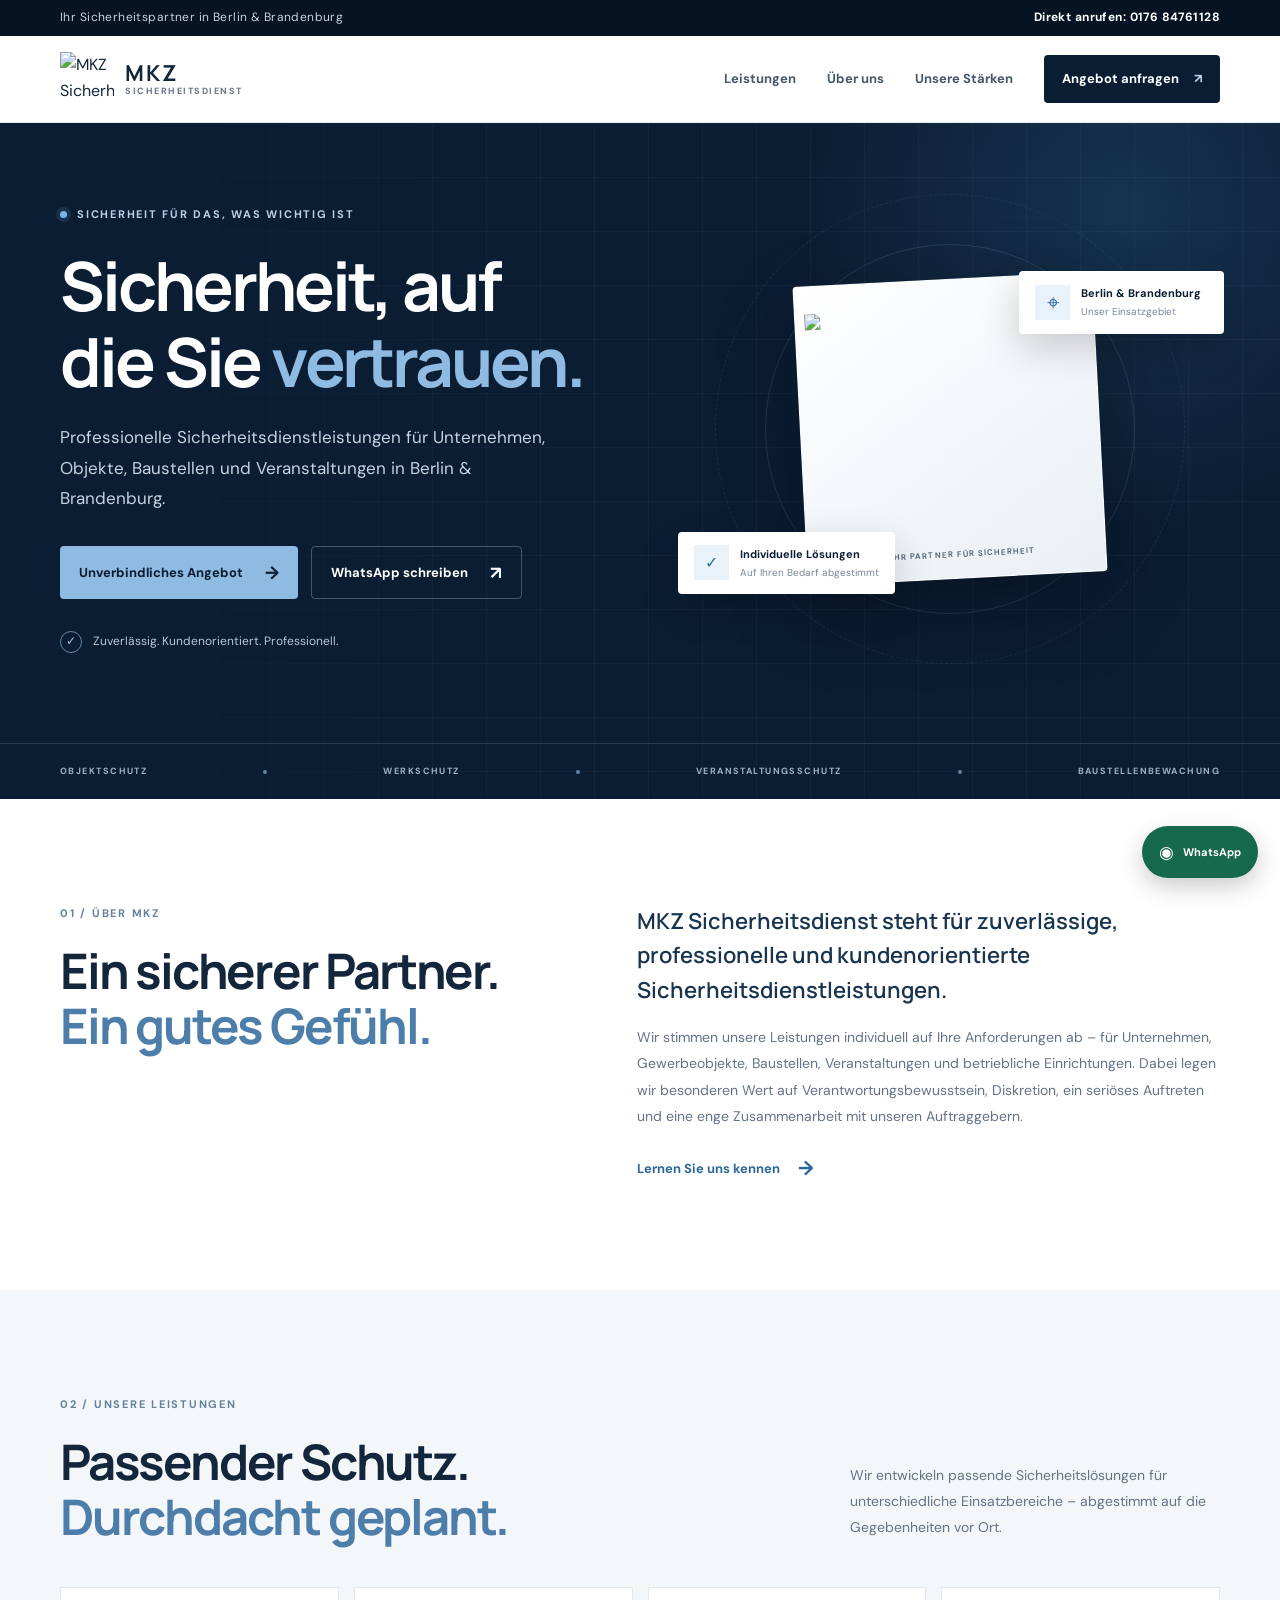
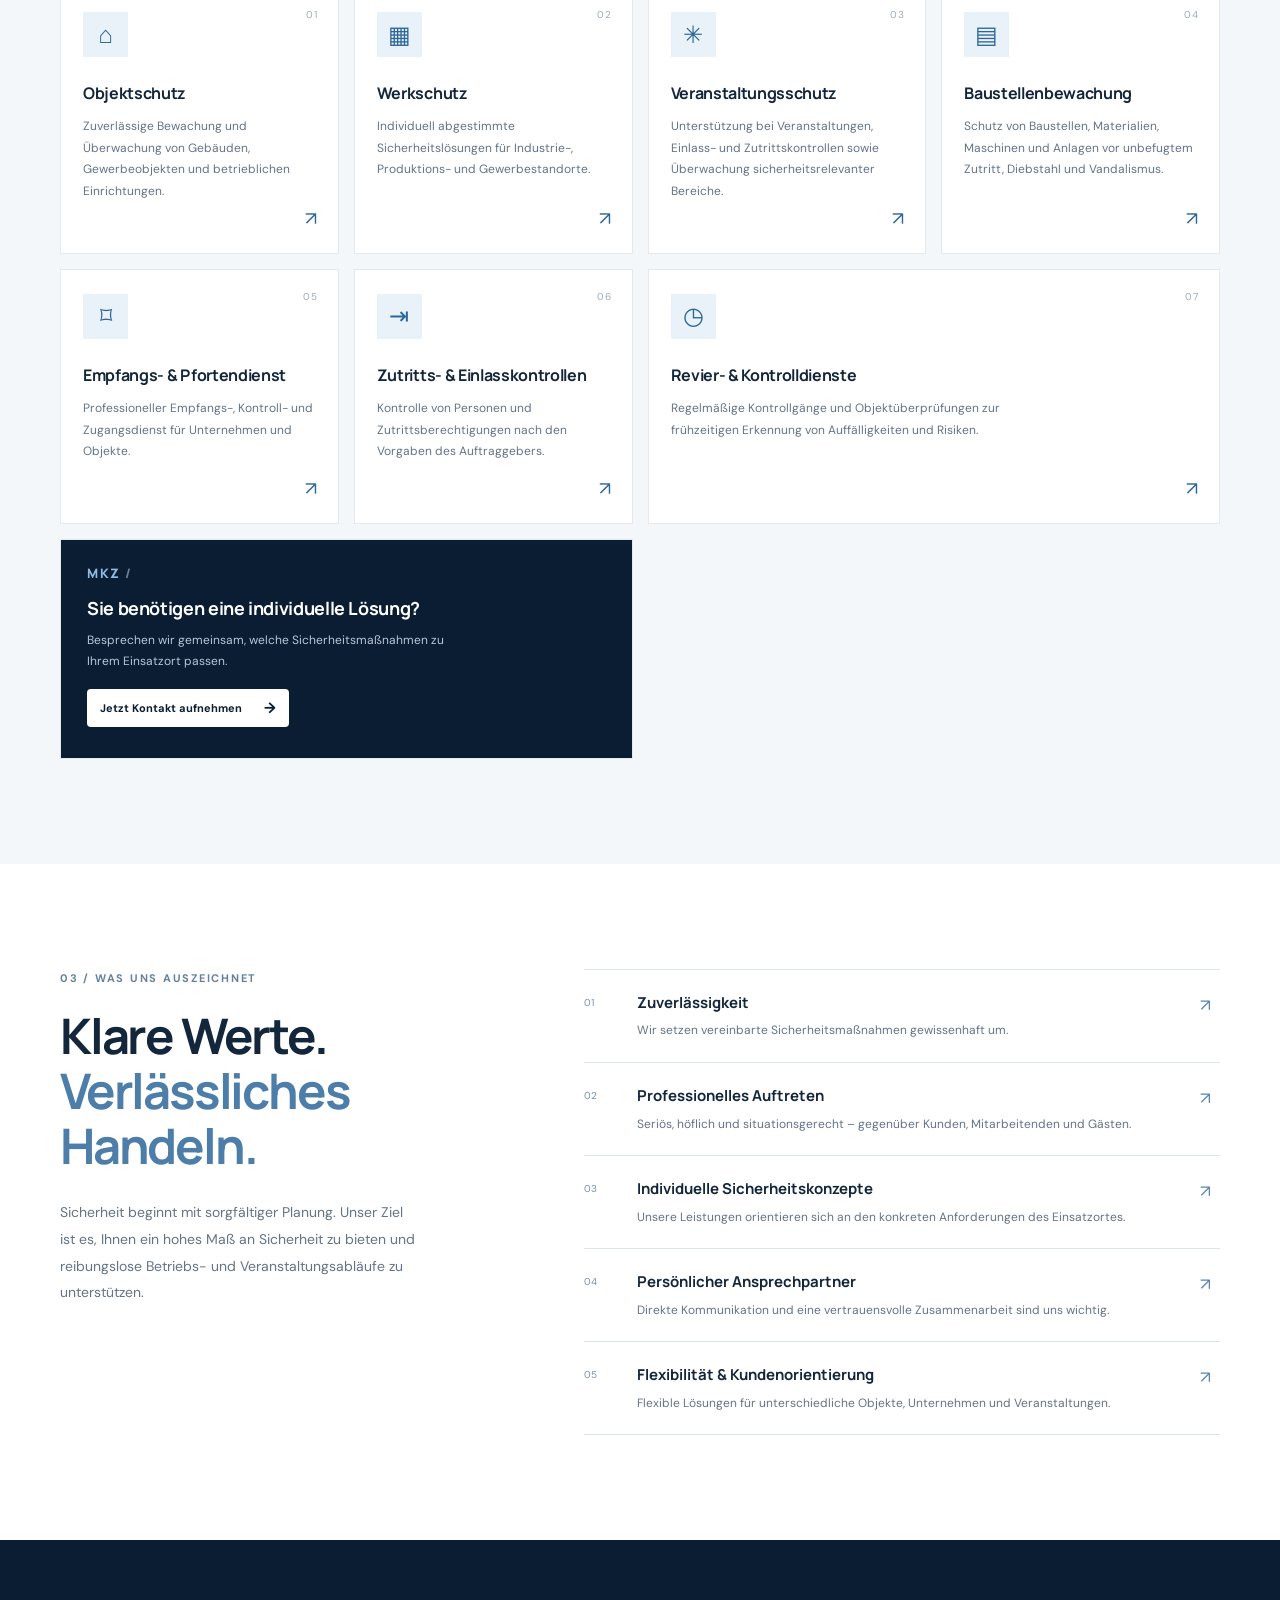
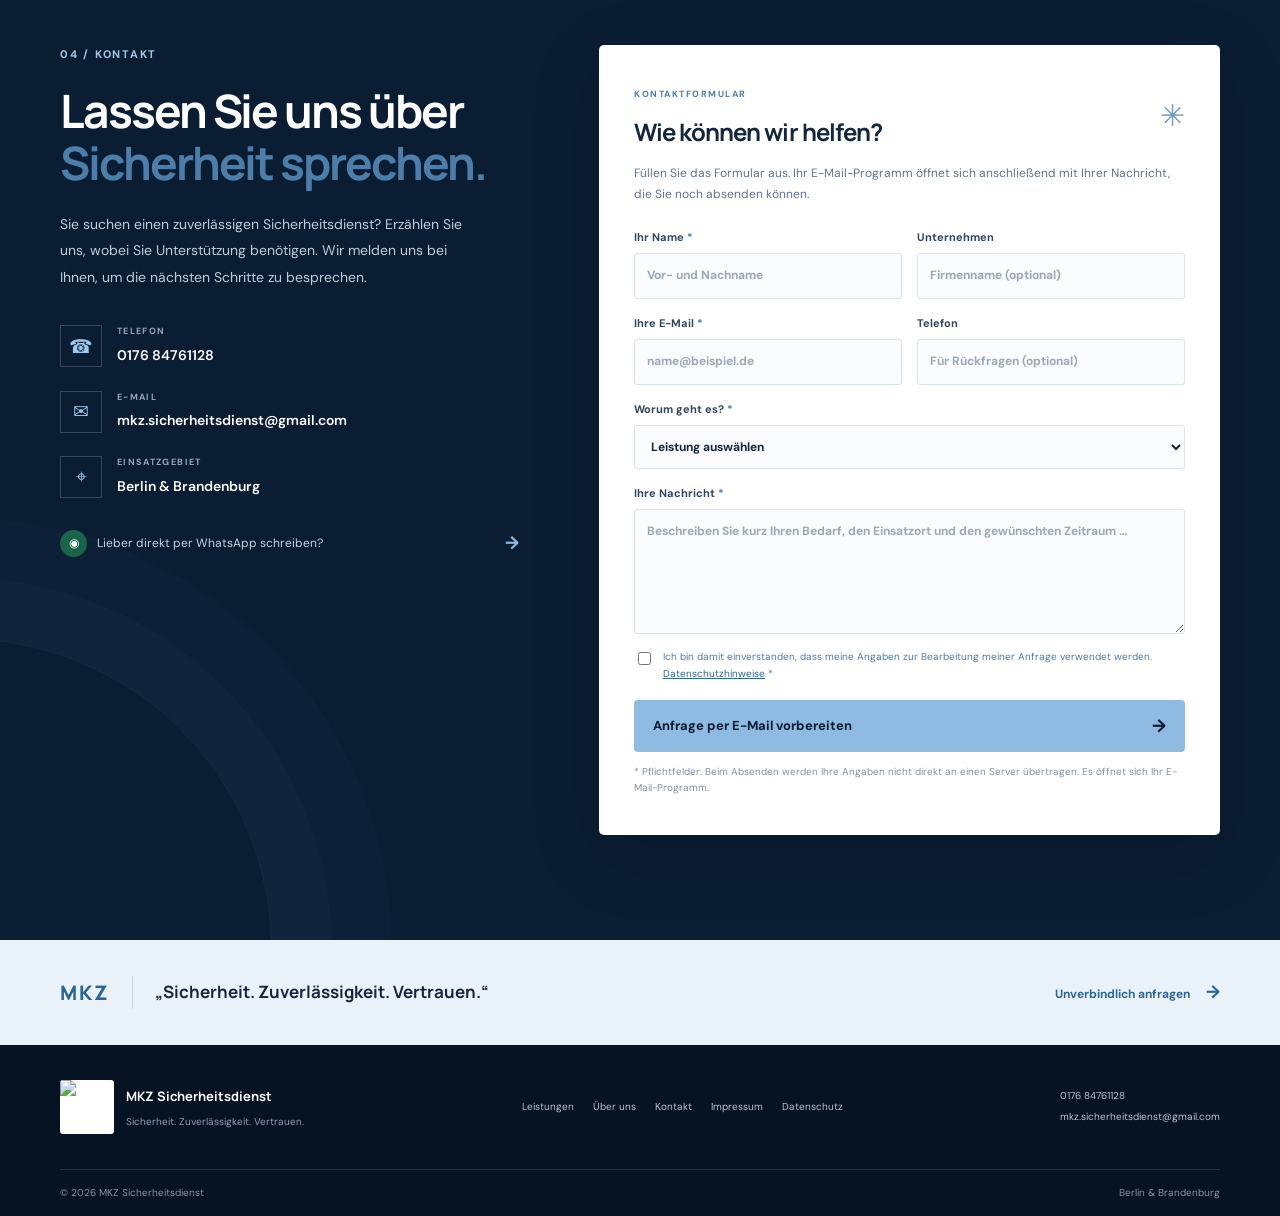
==== index.html @ f12cfc49 "Add files via upload" ====
<!doctype html>
<html lang="de">
<head>
  <meta charset="utf-8">
  <meta name="viewport" content="width=device-width, initial-scale=1">
  <meta name="theme-color" content="#0b1d33">
  <meta name="description" content="MKZ Sicherheitsdienst – professionelle Sicherheitsdienstleistungen für Unternehmen, Objekte, Baustellen und Veranstaltungen in Berlin & Brandenburg.">
  <title>MKZ Sicherheitsdienst | Sicherheit. Zuverlässigkeit. Vertrauen.</title>
  <link rel="icon" href="assets/mkz-logo.jpg" type="image/jpeg">
  <link rel="stylesheet" href="styles.css">
</head>
<body>
  <div class="topline"><div class="container top-inner"><span>Ihr Sicherheitspartner in Berlin &amp; Brandenburg</span><a href="tel:+4917684761128">Direkt anrufen: 0176 84761128</a></div></div>
  <header class="site-header">
    <div class="container nav-wrap">
      <a class="brand" href="#start" aria-label="MKZ Sicherheitsdienst – Startseite"><img src="assets/mkz-logo.jpg" alt="MKZ Sicherheitsdienst Logo"><span class="brand-copy"><strong>MKZ</strong><small>SICHERHEITSDIENST</small></span></a>
      <button class="menu-toggle" aria-label="Menü öffnen" aria-expanded="false">☰</button>
      <nav class="nav-links" aria-label="Hauptnavigation"><a href="#leistungen">Leistungen</a><a href="#ueber-uns">Über uns</a><a href="#staerken">Unsere Stärken</a><a class="nav-cta" href="#kontakt">Angebot anfragen <span>↗</span></a></nav>
    </div>
  </header>

  <main>
    <section class="hero" id="start">
      <div class="hero-grid"></div>
      <div class="container hero-content">
        <div class="hero-text"><div class="eyebrow"><span class="eyebrow-dot"></span> SICHERHEIT FÜR DAS, WAS WICHTIG IST</div>
          <h1>Sicherheit, auf<br>die Sie <em>vertrauen.</em></h1>
          <p class="hero-lead">Professionelle Sicherheitsdienstleistungen für Unternehmen, Objekte, Baustellen und Veranstaltungen in Berlin &amp; Brandenburg.</p>
          <div class="hero-actions"><a class="button button-primary" href="#kontakt">Unverbindliches Angebot <span>→</span></a><a class="button button-ghost" href="https://wa.me/4917684761128" target="_blank" rel="noopener">WhatsApp schreiben <span>↗</span></a></div>
          <div class="trust-row"><div class="trust-icon">✓</div><span>Zuverlässig. Kundenorientiert. Professionell.</span></div>
        </div>
        <div class="hero-visual" aria-label="MKZ Sicherheitsdienst">
          <div class="visual-orbit orbit-one"></div><div class="visual-orbit orbit-two"></div>
          <div class="shield-card"><img src="assets/mkz-logo.jpg" alt="MKZ Logo mit Schild und Schloss"><div class="shield-caption"><span class="live-dot"></span> IHR PARTNER FÜR SICHERHEIT</div></div>
          <div class="floating-tag tag-top"><span class="tag-symbol">⌖</span><span><strong>Berlin &amp; Brandenburg</strong><small>Unser Einsatzgebiet</small></span></div>
          <div class="floating-tag tag-bottom"><span class="tag-symbol tag-check">✓</span><span><strong>Individuelle Lösungen</strong><small>Auf Ihren Bedarf abgestimmt</small></span></div>
        </div>
      </div>
      <div class="hero-bottom"><div class="container bottom-inner"><span>OBJEKTSCHUTZ</span><i></i><span>WERKSCHUTZ</span><i></i><span>VERANSTALTUNGSSCHUTZ</span><i></i><span>BAUSTELLENBEWACHUNG</span></div></div>
    </section>

    <section class="intro section-pad" id="ueber-uns"><div class="container intro-grid"><div><div class="section-kicker">01 / ÜBER MKZ</div><h2>Ein sicherer Partner.<br><em>Ein gutes Gefühl.</em></h2></div><div class="intro-copy"><p class="large-copy">MKZ Sicherheitsdienst steht für zuverlässige, professionelle und kundenorientierte Sicherheitsdienstleistungen.</p><p>Wir stimmen unsere Leistungen individuell auf Ihre Anforderungen ab – für Unternehmen, Gewerbeobjekte, Baustellen, Veranstaltungen und betriebliche Einrichtungen. Dabei legen wir besonderen Wert auf Verantwortungsbewusstsein, Diskretion, ein seriöses Auftreten und eine enge Zusammenarbeit mit unseren Auftraggebern.</p><a class="text-link" href="#kontakt">Lernen Sie uns kennen <span>→</span></a></div></div></section>

    <section class="services section-pad" id="leistungen"><div class="container"><div class="section-heading"><div><div class="section-kicker">02 / UNSERE LEISTUNGEN</div><h2>Passender Schutz.<br><em>Durchdacht geplant.</em></h2></div><p>Wir entwickeln passende Sicherheitslösungen für unterschiedliche Einsatzbereiche – abgestimmt auf die Gegebenheiten vor Ort.</p></div>
      <div class="service-grid">
        <article class="service-card"><div class="service-number">01</div><div class="service-icon">⌂</div><h3>Objektschutz</h3><p>Zuverlässige Bewachung und Überwachung von Gebäuden, Gewerbeobjekten und betrieblichen Einrichtungen.</p><a href="#kontakt" aria-label="Objektschutz anfragen">↗</a></article>
        <article class="service-card"><div class="service-number">02</div><div class="service-icon">▦</div><h3>Werkschutz</h3><p>Individuell abgestimmte Sicherheitslösungen für Industrie-, Produktions- und Gewerbestandorte.</p><a href="#kontakt" aria-label="Werkschutz anfragen">↗</a></article>
        <article class="service-card"><div class="service-number">03</div><div class="service-icon">✳</div><h3>Veranstaltungsschutz</h3><p>Unterstützung bei Veranstaltungen, Einlass- und Zutrittskontrollen sowie Überwachung sicherheitsrelevanter Bereiche.</p><a href="#kontakt" aria-label="Veranstaltungsschutz anfragen">↗</a></article>
        <article class="service-card"><div class="service-number">04</div><div class="service-icon">▤</div><h3>Baustellenbewachung</h3><p>Schutz von Baustellen, Materialien, Maschinen und Anlagen vor unbefugtem Zutritt, Diebstahl und Vandalismus.</p><a href="#kontakt" aria-label="Baustellenbewachung anfragen">↗</a></article>
        <article class="service-card"><div class="service-number">05</div><div class="service-icon">⌑</div><h3>Empfangs- &amp; Pfortendienst</h3><p>Professioneller Empfangs-, Kontroll- und Zugangsdienst für Unternehmen und Objekte.</p><a href="#kontakt" aria-label="Empfangs- und Pfortendienst anfragen">↗</a></article>
        <article class="service-card"><div class="service-number">06</div><div class="service-icon">⇥</div><h3>Zutritts- &amp; Einlasskontrollen</h3><p>Kontrolle von Personen und Zutrittsberechtigungen nach den Vorgaben des Auftraggebers.</p><a href="#kontakt" aria-label="Zutrittskontrollen anfragen">↗</a></article>
        <article class="service-card service-card-wide"><div class="service-number">07</div><div class="service-icon">◷</div><h3>Revier- &amp; Kontrolldienste</h3><p>Regelmäßige Kontrollgänge und Objektüberprüfungen zur frühzeitigen Erkennung von Auffälligkeiten und Risiken.</p><a href="#kontakt" aria-label="Revier- und Kontrolldienste anfragen">↗</a></article>
        <article class="service-card service-callout"><div class="callout-mark">MKZ<span> / </span></div><h3>Sie benötigen eine individuelle Lösung?</h3><p>Besprechen wir gemeinsam, welche Sicherheitsmaßnahmen zu Ihrem Einsatzort passen.</p><a class="button button-light" href="#kontakt">Jetzt Kontakt aufnehmen <span>→</span></a></article>
      </div></div></section>

    <section class="strengths section-pad" id="staerken"><div class="container strengths-grid"><div class="strengths-title"><div class="section-kicker">03 / WAS UNS AUSZEICHNET</div><h2>Klare Werte.<br><em>Verlässliches Handeln.</em></h2><p>Sicherheit beginnt mit sorgfältiger Planung. Unser Ziel ist es, Ihnen ein hohes Maß an Sicherheit zu bieten und reibungslose Betriebs- und Veranstaltungsabläufe zu unterstützen.</p></div><div class="strength-list"><div class="strength-item"><span>01</span><div><h3>Zuverlässigkeit</h3><p>Wir setzen vereinbarte Sicherheitsmaßnahmen gewissenhaft um.</p></div><b>↗</b></div><div class="strength-item"><span>02</span><div><h3>Professionelles Auftreten</h3><p>Seriös, höflich und situationsgerecht – gegenüber Kunden, Mitarbeitenden und Gästen.</p></div><b>↗</b></div><div class="strength-item"><span>03</span><div><h3>Individuelle Sicherheitskonzepte</h3><p>Unsere Leistungen orientieren sich an den konkreten Anforderungen des Einsatzortes.</p></div><b>↗</b></div><div class="strength-item"><span>04</span><div><h3>Persönlicher Ansprechpartner</h3><p>Direkte Kommunikation und eine vertrauensvolle Zusammenarbeit sind uns wichtig.</p></div><b>↗</b></div><div class="strength-item"><span>05</span><div><h3>Flexibilität &amp; Kundenorientierung</h3><p>Flexible Lösungen für unterschiedliche Objekte, Unternehmen und Veranstaltungen.</p></div><b>↗</b></div></div></div></section>

    <section class="contact section-pad" id="kontakt"><div class="container contact-grid"><div class="contact-copy"><div class="section-kicker">04 / KONTAKT</div><h2>Lassen Sie uns über<br><em>Sicherheit sprechen.</em></h2><p>Sie suchen einen zuverlässigen Sicherheitsdienst? Erzählen Sie uns, wobei Sie Unterstützung benötigen. Wir melden uns bei Ihnen, um die nächsten Schritte zu besprechen.</p><div class="contact-method"><span class="method-icon">☎</span><div><small>TELEFON</small><a href="tel:+4917684761128">0176 84761128</a></div></div><div class="contact-method"><span class="method-icon">✉</span><div><small>E-MAIL</small><a href="mailto:mkz.sicherheitsdienst@gmail.com">mkz.sicherheitsdienst@gmail.com</a></div></div><div class="contact-method"><span class="method-icon">⌖</span><div><small>EINSATZGEBIET</small><span>Berlin &amp; Brandenburg</span></div></div><a class="whatsapp-link" href="https://wa.me/4917684761128" target="_blank" rel="noopener"><span class="wa-icon">◉</span> Lieber direkt per WhatsApp schreiben? <b>→</b></a></div>
      <div class="form-card"><div class="form-card-heading"><div><span class="form-label">KONTAKTFORMULAR</span><h3>Wie können wir helfen?</h3></div><span class="form-star">✳</span></div><p class="form-intro">Füllen Sie das Formular aus. Ihr E-Mail-Programm öffnet sich anschließend mit Ihrer Nachricht, die Sie noch absenden können.</p>
        <form id="contact-form">
          <div class="field-row"><label for="name">Ihr Name <span>*</span><input id="name" name="name" autocomplete="name" required placeholder="Vor- und Nachname"></label><label for="company">Unternehmen<input id="company" name="company" autocomplete="organization" placeholder="Firmenname (optional)"></label></div>
          <div class="field-row"><label for="email">Ihre E-Mail <span>*</span><input id="email" name="email" type="email" autocomplete="email" required placeholder="name@beispiel.de"></label><label for="phone">Telefon<input id="phone" name="phone" type="tel" autocomplete="tel" placeholder="Für Rückfragen (optional)"></label></div>
          <label for="service">Worum geht es? <span>*</span><select id="service" name="service" required><option value="" disabled selected>Leistung auswählen</option><option>Objektschutz</option><option>Werkschutz</option><option>Veranstaltungsschutz</option><option>Baustellenbewachung</option><option>Empfangs- und Pfortendienst</option><option>Zutritts- und Einlasskontrollen</option><option>Revier- und Kontrolldienste</option><option>Allgemeine Anfrage</option></select></label>
          <label for="message">Ihre Nachricht <span>*</span><textarea id="message" name="message" rows="5" required placeholder="Beschreiben Sie kurz Ihren Bedarf, den Einsatzort und den gewünschten Zeitraum …"></textarea></label>
          <label class="consent"><input id="privacy" type="checkbox" required><span>Ich bin damit einverstanden, dass meine Angaben zur Bearbeitung meiner Anfrage verwendet werden. <a href="datenschutz.html" target="_blank">Datenschutzhinweise</a> <span class="required-star">*</span></span></label>
          <button class="button button-primary submit-button" type="submit">Anfrage per E-Mail vorbereiten <span>→</span></button>
          <p class="form-note">* Pflichtfelder. Beim Absenden werden Ihre Angaben nicht direkt an einen Server übertragen. Es öffnet sich Ihr E-Mail-Programm.</p>
          <div id="form-status" class="form-status" role="status" aria-live="polite"></div>
        </form>
      </div></div></section>

    <section class="closing-strip"><div class="container closing-inner"><div class="closing-emblem">MKZ</div><p>„Sicherheit. Zuverlässigkeit. Vertrauen.“</p><a href="#kontakt">Unverbindlich anfragen <span>→</span></a></div></section>
  </main>
  <footer class="site-footer"><div class="container footer-main"><a class="footer-brand" href="#start"><img src="assets/mkz-logo.jpg" alt="MKZ Logo"><span><strong>MKZ Sicherheitsdienst</strong><small>Sicherheit. Zuverlässigkeit. Vertrauen.</small></span></a><div class="footer-links"><a href="#leistungen">Leistungen</a><a href="#ueber-uns">Über uns</a><a href="#kontakt">Kontakt</a><a href="impressum.html">Impressum</a><a href="datenschutz.html">Datenschutz</a></div><div class="footer-contact"><a href="tel:+4917684761128">0176 84761128</a><a href="mailto:mkz.sicherheitsdienst@gmail.com">mkz.sicherheitsdienst@gmail.com</a></div></div><div class="container footer-bottom"><span>© <span id="year"></span> MKZ Sicherheitsdienst</span><span>Berlin &amp; Brandenburg</span></div></footer>
  <a class="floating-whatsapp" href="https://wa.me/4917684761128" target="_blank" rel="noopener" aria-label="MKZ per WhatsApp kontaktieren"><span>◉</span><small>WhatsApp</small></a>
  <script src="script.js"></script>
</body>
</html>
---- styles.css ----
@import url('https://fonts.googleapis.com/css2?family=DM+Sans:wght@400;500;600;700&family=Manrope:wght@400;500;600;700;800&display=swap');
:root{--navy:#0b1d33;--navy2:#102943;--blue:#2b6ca3;--sky:#e9f1f8;--ink:#13263b;--muted:#647386;--white:#fff;--line:#dce4ec;--gold:#c5a76a;--shadow:0 24px 70px rgba(9,29,51,.12)}
*{box-sizing:border-box}html{scroll-behavior:smooth;scroll-padding-top:90px}body{margin:0;font-family:'DM Sans',Arial,sans-serif;color:var(--ink);background:#fff;line-height:1.65}a{color:inherit;text-decoration:none}button,input,textarea,select{font:inherit}.container{width:min(1160px,calc(100% - 48px));margin-inline:auto}.topline{background:#061323;color:#c6d3e0;font-size:12px;letter-spacing:.035em}.top-inner{display:flex;justify-content:space-between;align-items:center;min-height:36px}.top-inner a{color:white;font-weight:700}.site-header{position:sticky;top:0;z-index:20;background:rgba(255,255,255,.96);backdrop-filter:blur(16px);border-bottom:1px solid rgba(220,228,236,.8)}.nav-wrap{height:86px;display:flex;align-items:center;justify-content:space-between}.brand{display:flex;align-items:center;gap:11px}.brand img{width:54px;height:54px;object-fit:contain}.brand-copy{display:flex;flex-direction:column;line-height:1.15}.brand-copy strong{font-family:Manrope,sans-serif;font-size:22px;letter-spacing:.09em}.brand-copy small{font-size:9px;letter-spacing:.17em;font-weight:700;color:#667487}.nav-links{display:flex;align-items:center;gap:31px;font-size:13px;font-weight:700}.nav-links>a:not(.nav-cta){color:#45576b}.nav-links>a:not(.nav-cta):hover,.footer-links a:hover{color:var(--blue)}.nav-cta{background:var(--navy);color:#fff;padding:13px 18px;border-radius:4px}.nav-cta span{margin-left:12px;color:#b9d5ef}.menu-toggle{display:none;border:0;background:none;color:var(--navy);font-size:25px}.hero{background:var(--navy);color:white;position:relative;overflow:hidden}.hero-grid{position:absolute;inset:0;background-image:linear-gradient(rgba(255,255,255,.035) 1px,transparent 1px),linear-gradient(90deg,rgba(255,255,255,.035) 1px,transparent 1px);background-size:54px 54px;mask-image:linear-gradient(90deg,transparent,#000 45%,#000)}.hero:after{content:"";position:absolute;width:670px;height:670px;right:-180px;top:-250px;border-radius:50%;background:radial-gradient(circle,rgba(55,113,161,.26),transparent 68%);pointer-events:none}.hero-content{position:relative;z-index:1;display:grid;grid-template-columns:1.03fr .97fr;align-items:center;gap:48px;padding-top:82px;padding-bottom:90px;min-height:570px}.eyebrow,.section-kicker{font-size:11px;letter-spacing:.16em;font-weight:700}.eyebrow{display:flex;align-items:center;gap:10px;color:#b9d1e7}.eyebrow-dot,.live-dot{width:7px;height:7px;border-radius:50%;background:#77b8eb;display:inline-block;box-shadow:0 0 0 4px rgba(119,184,235,.13)}h1,h2,h3,p{margin-top:0}h1,h2{font-family:Manrope,sans-serif;letter-spacing:-.045em;line-height:1.12}h1{font-size:clamp(46px,5.3vw,72px);font-weight:700;margin:24px 0 23px}h1 em,h2 em{font-style:normal;color:#8fbbe2}.hero-lead{max-width:515px;color:#c6d3e0;font-size:17px;line-height:1.8}.hero-actions{display:flex;gap:13px;flex-wrap:wrap;margin-top:32px}.button{display:inline-flex;align-items:center;justify-content:center;gap:22px;border:0;border-radius:4px;padding:15px 19px;font-size:13px;font-weight:700;cursor:pointer;transition:transform .2s,background .2s}.button:hover{transform:translateY(-2px)}.button-primary{background:#8fbbe2;color:#0b1d33}.button-primary:hover{background:#a9cdec}.button-ghost{border:1px solid rgba(255,255,255,.25);color:white}.button-ghost:hover{background:rgba(255,255,255,.08)}.button span{font-size:18px;line-height:1}.trust-row{display:flex;align-items:center;gap:11px;margin-top:32px;font-size:12px;color:#b7c7d7}.trust-icon{width:22px;height:22px;border-radius:50%;border:1px solid #6385a5;color:#a6c8e8;display:grid;place-items:center;font-size:12px}.hero-visual{height:400px;position:relative;display:grid;place-items:center}.visual-orbit{position:absolute;border:1px solid rgba(143,187,226,.16);border-radius:50%;width:370px;height:370px}.orbit-two{width:470px;height:470px;border-style:dashed;border-color:rgba(143,187,226,.1)}.shield-card{width:300px;height:300px;position:relative;display:flex;align-items:center;justify-content:center;flex-direction:column;background:linear-gradient(145deg,#fff,#e9eff5);border:1px solid rgba(255,255,255,.6);box-shadow:0 28px 80px rgba(0,0,0,.3);transform:rotate(-3deg);border-radius:4px}.shield-card img{width:94%;height:245px;object-fit:contain;mix-blend-mode:multiply}.shield-caption{position:absolute;bottom:17px;color:#5a6b7d;font-size:8px;letter-spacing:.13em;font-weight:700;display:flex;align-items:center;gap:8px}.shield-caption .live-dot{width:5px;height:5px;background:#2b6ca3;box-shadow:none}.floating-tag{position:absolute;background:#fff;color:var(--navy);display:flex;align-items:center;gap:11px;padding:13px 16px;box-shadow:0 14px 38px rgba(0,0,0,.18);border-radius:4px;min-width:205px}.tag-top{top:42px;right:-4px}.tag-bottom{bottom:35px;left:-3px}.tag-symbol{width:35px;height:35px;background:#eaf2f9;color:#2b6ca3;display:grid;place-items:center;font-size:22px}.tag-check{font-size:16px}.floating-tag strong,.floating-tag small{display:block}.floating-tag strong{font-size:11px}.floating-tag small{font-size:10px;color:#77879a;margin-top:2px}.hero-bottom{position:relative;z-index:1;border-top:1px solid rgba(255,255,255,.13)}.bottom-inner{display:flex;align-items:center;justify-content:space-between;gap:15px;min-height:55px;color:#9eb2c6;font-size:9px;letter-spacing:.16em;font-weight:700}.bottom-inner i{width:4px;height:4px;background:#6385a5;border-radius:50%}.section-pad{padding:105px 0}.section-kicker{color:#64819d;margin-bottom:22px}h2{font-size:clamp(35px,4vw,49px);margin-bottom:0}h2 em{color:#4d7eaa}.intro-grid{display:grid;grid-template-columns:.9fr 1.1fr;gap:100px}.intro-copy{max-width:590px}.large-copy{font-family:Manrope,sans-serif;font-size:22px;line-height:1.55;font-weight:600;color:#19344f;margin-bottom:17px}.intro-copy p:not(.large-copy){font-size:14px;color:var(--muted);line-height:1.9}.text-link{display:inline-flex;align-items:center;gap:18px;color:#2c6799;font-weight:700;font-size:13px;margin-top:8px}.text-link span{font-size:20px}.services{background:#f4f7fa}.section-heading{display:flex;justify-content:space-between;align-items:end;gap:45px;margin-bottom:42px}.section-heading>p{max-width:370px;color:var(--muted);font-size:14px;line-height:1.85;margin-bottom:4px}.service-grid{display:grid;grid-template-columns:repeat(4,1fr);gap:15px}.service-card{position:relative;background:#fff;border:1px solid #e3e9ef;min-height:255px;padding:24px 22px 50px;transition:transform .2s,box-shadow .2s}.service-card:hover{transform:translateY(-4px);box-shadow:var(--shadow)}.service-number{position:absolute;right:20px;top:19px;color:#9cabb9;font-size:10px;letter-spacing:.1em}.service-icon{display:grid;place-items:center;width:45px;height:45px;background:#eaf2f9;color:#2d6797;font-size:24px;margin-bottom:23px}.service-card h3{font-family:Manrope,sans-serif;font-size:16px;letter-spacing:-.02em;margin-bottom:10px}.service-card p{font-size:12px;line-height:1.8;color:var(--muted);margin-bottom:0}.service-card>a:not(.button){position:absolute;bottom:18px;right:21px;font-size:19px;color:#2d6797}.service-card-wide{grid-column:span 2;min-height:220px}.service-card-wide p{max-width:390px}.service-callout{grid-column:span 2;background:var(--navy);color:white;min-height:220px;padding:23px 26px}.callout-mark{font-family:Manrope,sans-serif;font-weight:800;letter-spacing:.12em;font-size:13px;color:#8fbbe2;margin-bottom:10px}.callout-mark span{color:#6e8194}.service-callout h3{font-size:18px;margin-bottom:6px}.service-callout p{color:#b8c7d6;max-width:390px;margin-bottom:16px}.button-light{background:#fff;color:var(--navy);padding:10px 13px;font-size:11px}.button-light span{font-size:15px}.strengths-grid{display:grid;grid-template-columns:.8fr 1.2fr;gap:100px}.strengths-title>p{font-size:14px;line-height:1.9;color:var(--muted);max-width:360px;margin-top:26px}.strength-list{border-top:1px solid var(--line)}.strength-item{display:grid;grid-template-columns:38px 1fr 20px;gap:15px;align-items:start;padding:21px 0;border-bottom:1px solid var(--line)}.strength-item>span{font-size:10px;color:#7891a9;padding-top:4px}.strength-item h3{font-size:15px;font-family:Manrope,sans-serif;margin-bottom:5px}.strength-item p{font-size:12px;color:var(--muted);margin-bottom:0;line-height:1.7}.strength-item>b{font-weight:400;color:#5786b0;font-size:17px}.contact{background:var(--navy);color:#fff;position:relative;overflow:hidden}.contact:before{content:"";position:absolute;width:620px;height:620px;border:1px solid rgba(143,187,226,.08);border-radius:50%;left:-350px;bottom:-320px;box-shadow:0 0 0 60px rgba(143,187,226,.025),0 0 0 120px rgba(143,187,226,.02)}.contact-grid{position:relative;display:grid;grid-template-columns:.85fr 1.15fr;gap:80px;align-items:start}.contact .section-kicker{color:#a3c7e7}.contact h2{font-size:clamp(34px,3.7vw,46px);margin-bottom:22px}.contact-copy>p{font-size:14px;line-height:1.9;color:#bfccda;max-width:410px;margin-bottom:34px}.contact-method{display:flex;align-items:center;gap:15px;margin:21px 0}.method-icon{width:42px;height:42px;border:1px solid rgba(255,255,255,.18);display:grid;place-items:center;color:#9fc7eb;font-size:19px}.contact-method small{display:block;font-size:9px;letter-spacing:.15em;color:#8fa7bf;font-weight:700;margin-bottom:3px}.contact-method a,.contact-method div>span{font-size:14px;font-weight:600}.whatsapp-link{display:flex;align-items:center;gap:10px;font-size:12px;color:#c6d3e0;margin-top:30px}.whatsapp-link b{margin-left:auto;color:#8fbbe2;font-size:18px}.wa-icon{width:27px;height:27px;display:grid;place-items:center;background:#1b644c;border-radius:50%;color:white}.form-card{background:#fff;color:var(--ink);padding:34px 35px 28px;border-radius:5px;box-shadow:0 20px 70px rgba(0,0,0,.15)}.form-card-heading{display:flex;justify-content:space-between;align-items:center}.form-label{font-size:9px;font-weight:700;letter-spacing:.17em;color:#4d7eaa}.form-card h3{font-family:Manrope,sans-serif;font-size:24px;letter-spacing:-.04em;margin:6px 0 0}.form-star{font-size:30px;color:#6f9dc4}.form-intro{font-size:12px;color:var(--muted);line-height:1.75;margin:12px 0 23px}.field-row{display:grid;grid-template-columns:1fr 1fr;gap:15px}form label{display:block;font-size:11px;font-weight:700;color:#32465a;margin-bottom:15px}form label>span:not(.required-star){color:#467eac}input:not([type=checkbox]),select,textarea{display:block;width:100%;margin-top:7px;border:1px solid #dbe3eb;background:#fbfcfd;border-radius:3px;padding:12px 12px;color:var(--ink);font-size:12px;outline:none;transition:border-color .2s,box-shadow .2s}input:focus,select:focus,textarea:focus{border-color:#6c9bc4;box-shadow:0 0 0 3px rgba(108,155,196,.12)}textarea{resize:vertical;min-height:118px}input::placeholder,textarea::placeholder{color:#9ba8b6}.consent{display:flex;align-items:flex-start;gap:9px;font-size:10px!important;line-height:1.65;font-weight:400!important;color:#657589!important}.consent input{margin-top:3px;accent-color:#2b6ca3;flex-shrink:0}.consent a{text-decoration:underline;color:#2d6797}.required-star{color:#467eac}.submit-button{width:100%;justify-content:space-between;margin-top:3px}.form-note{font-size:10px;color:#8390a0;line-height:1.65;margin:12px 0 0}.form-status{font-size:12px;color:#2b6ca3;margin-top:10px}.closing-strip{background:#eaf2f9}.closing-inner{min-height:105px;display:flex;align-items:center;gap:22px}.closing-emblem{font-family:Manrope,sans-serif;font-weight:800;font-size:20px;letter-spacing:.1em;color:#2e6594;border-right:1px solid #cad8e5;padding-right:22px}.closing-inner p{font-family:Manrope,sans-serif;font-weight:700;font-size:17px;margin:0}.closing-inner>a{margin-left:auto;color:#2c6799;font-size:12px;font-weight:700}.closing-inner>a span{font-size:18px;margin-left:13px}.site-footer{background:#061323;color:#fff}.footer-main{display:flex;align-items:center;justify-content:space-between;gap:30px;padding:35px 0}.footer-brand{display:flex;align-items:center;gap:12px}.footer-brand img{width:54px;height:54px;object-fit:contain;background:white;border-radius:3px}.footer-brand span,.footer-brand small{display:block}.footer-brand strong{font-family:Manrope,sans-serif;font-size:13px}.footer-brand small{font-size:10px;color:#8ea1b4;margin-top:4px}.footer-links{display:flex;gap:19px;flex-wrap:wrap}.footer-links a{font-size:10px;color:#b6c4d2}.footer-contact{display:flex;flex-direction:column;gap:5px;font-size:10px;color:#b6c4d2}.footer-bottom{border-top:1px solid rgba(255,255,255,.12);display:flex;justify-content:space-between;padding:15px 0;color:#8294a7;font-size:10px}.floating-whatsapp{position:fixed;right:22px;bottom:22px;z-index:15;display:flex;align-items:center;gap:9px;background:#17694d;color:white;border-radius:40px;padding:12px 17px;box-shadow:0 9px 25px rgba(0,0,0,.2);font-size:17px}.floating-whatsapp small{font-size:11px;font-weight:700}.floating-whatsapp:hover{background:#12583f}.legal-page{min-height:70vh;padding:70px 0 100px}.legal-page h1{font-size:42px;color:var(--navy)}.legal-page h2{font-size:24px;margin:35px 0 12px}.legal-page p,.legal-page li{font-size:14px;color:#56687b;max-width:800px}.legal-warning{padding:15px 18px;background:#fff4d9;border-left:3px solid #d1a64e;color:#6e5729!important}
@media(max-width:950px){.nav-links{gap:18px}.hero-content{gap:15px}.hero-visual{transform:scale(.9)}.intro-grid,.strengths-grid{gap:55px}.contact-grid{gap:40px}.service-grid{grid-template-columns:repeat(2,1fr)}.footer-main{flex-wrap:wrap}.footer-links{order:3;width:100%}}
@media(max-width:700px){.container{width:min(100% - 34px,540px)}.top-inner{min-height:34px;font-size:10px}.top-inner>span{max-width:55%}.nav-wrap{height:72px}.brand img{width:44px;height:44px}.brand-copy strong{font-size:19px}.menu-toggle{display:block}.nav-links{display:none;position:absolute;top:72px;left:0;right:0;padding:20px 22px 25px;background:#fff;border-bottom:1px solid var(--line);box-shadow:0 15px 20px rgba(0,0,0,.07);flex-direction:column;align-items:stretch;gap:18px}.nav-links.open{display:flex}.nav-cta{text-align:center}.hero-content{grid-template-columns:1fr;padding-top:63px;padding-bottom:56px;gap:5px}.hero h1{font-size:clamp(46px,12vw,65px)}.hero-lead{font-size:15px}.hero-visual{height:330px;transform:scale(.85);margin:0 -25px}.shield-card{width:260px;height:260px}.shield-card img{height:210px}.visual-orbit{width:310px;height:310px}.orbit-two{width:380px;height:380px}.tag-top{right:0;top:28px}.tag-bottom{left:0;bottom:25px}.floating-tag{min-width:190px;padding:10px 12px}.bottom-inner{justify-content:center;flex-wrap:wrap;gap:8px 13px;padding:15px 0;font-size:8px}.bottom-inner span:nth-of-type(n+3),.bottom-inner i:nth-of-type(n+2){display:none}.section-pad{padding:72px 0}.intro-grid,.strengths-grid,.contact-grid{grid-template-columns:1fr;gap:30px}.intro-grid{gap:25px}.large-copy{font-size:20px}.section-heading{display:block}.section-heading>p{margin-top:22px}.service-grid{gap:10px}.service-card{padding:20px 15px 48px;min-height:275px}.service-card h3{font-size:14px}.service-card p{font-size:11px}.service-icon{width:40px;height:40px;margin-bottom:18px}.service-card-wide,.service-callout{grid-column:span 2;min-height:auto}.service-card-wide{padding-bottom:48px}.service-callout{padding:22px}.strengths-title>p{margin-top:20px}.contact-grid{gap:38px}.form-card{padding:25px 20px}.form-card h3{font-size:21px}.field-row{grid-template-columns:1fr;gap:0}.closing-inner{padding:23px 0;flex-wrap:wrap;gap:12px}.closing-emblem{padding-right:14px}.closing-inner p{font-size:14px}.closing-inner>a{width:100%;margin:5px 0 0}.footer-main{align-items:flex-start;gap:24px;padding:28px 0}.footer-links{gap:12px 17px}.footer-contact{width:100%}.footer-bottom{font-size:9px}.floating-whatsapp{right:12px;bottom:12px;padding:10px 13px}.hero-actions .button{padding:13px 14px;gap:12px;font-size:12px}}
@media(prefers-reduced-motion:reduce){html{scroll-behavior:auto}*,*:before,*:after{transition:none!important}}
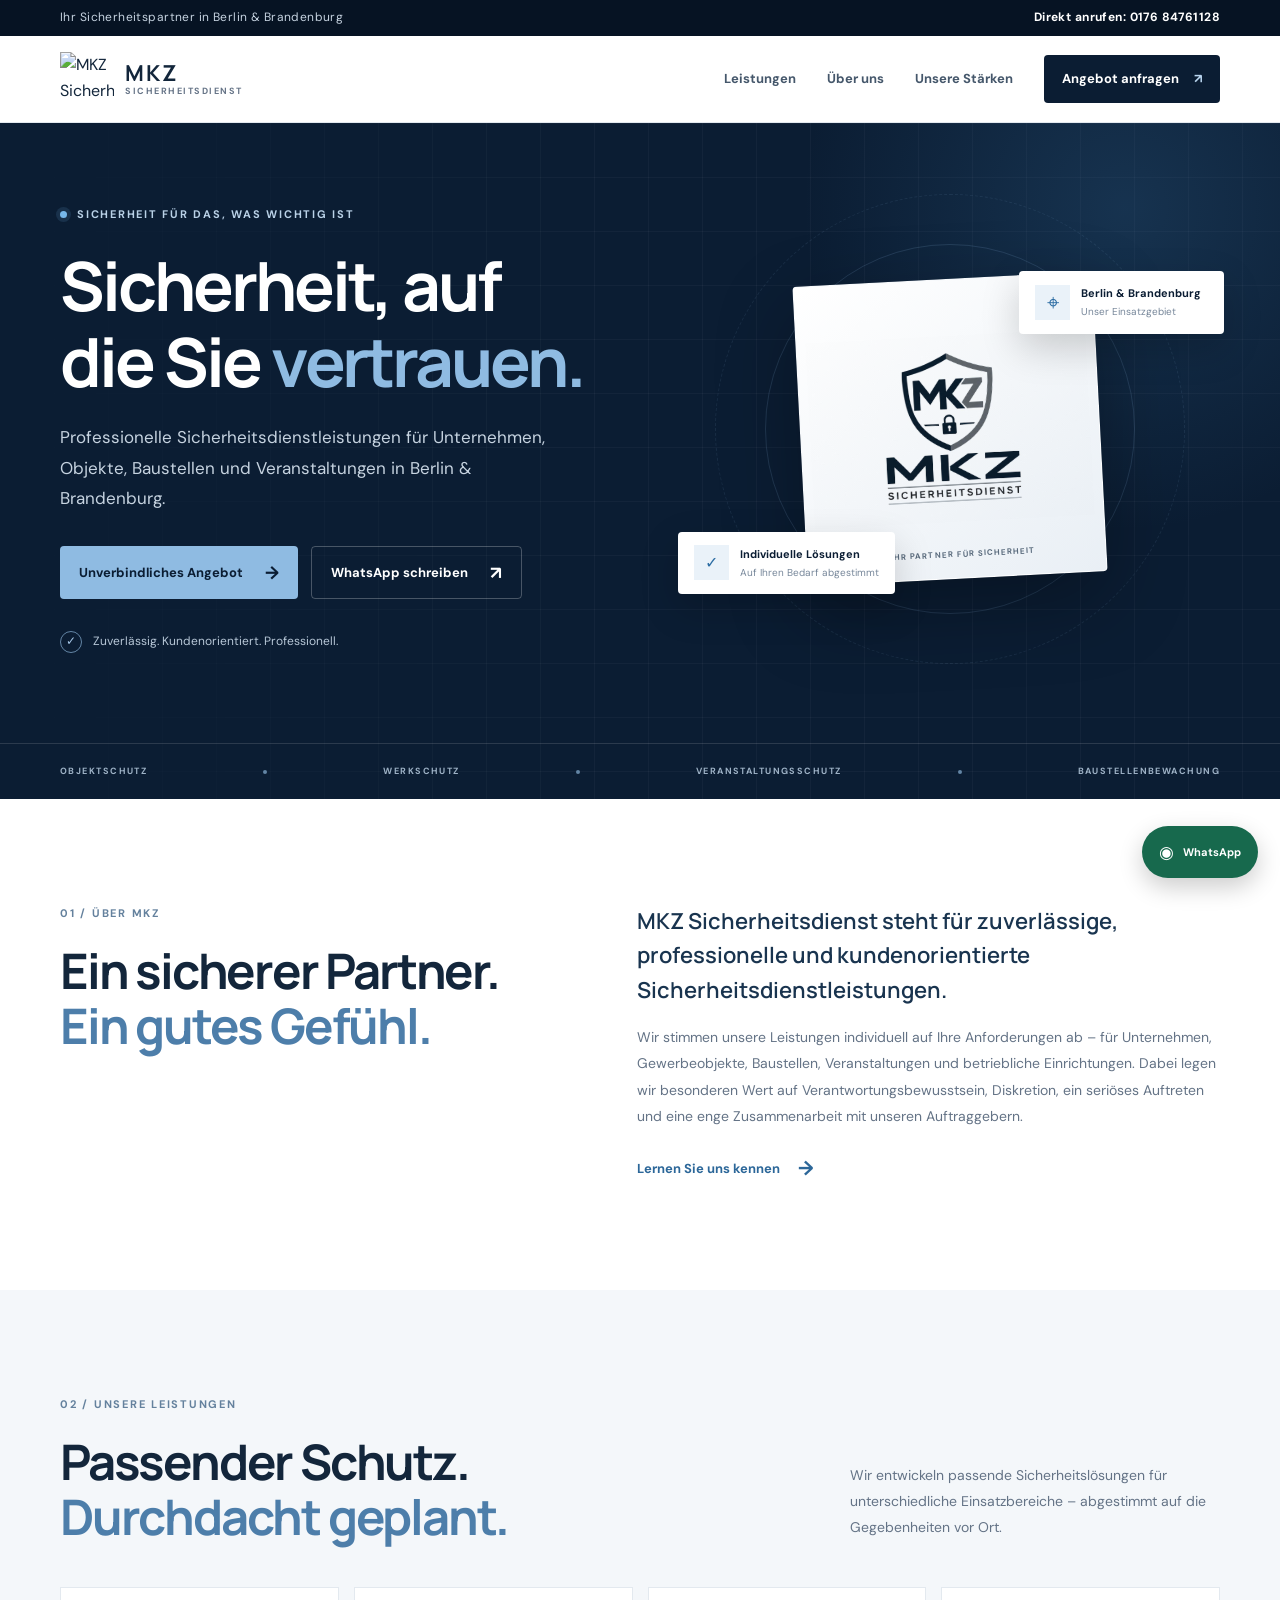
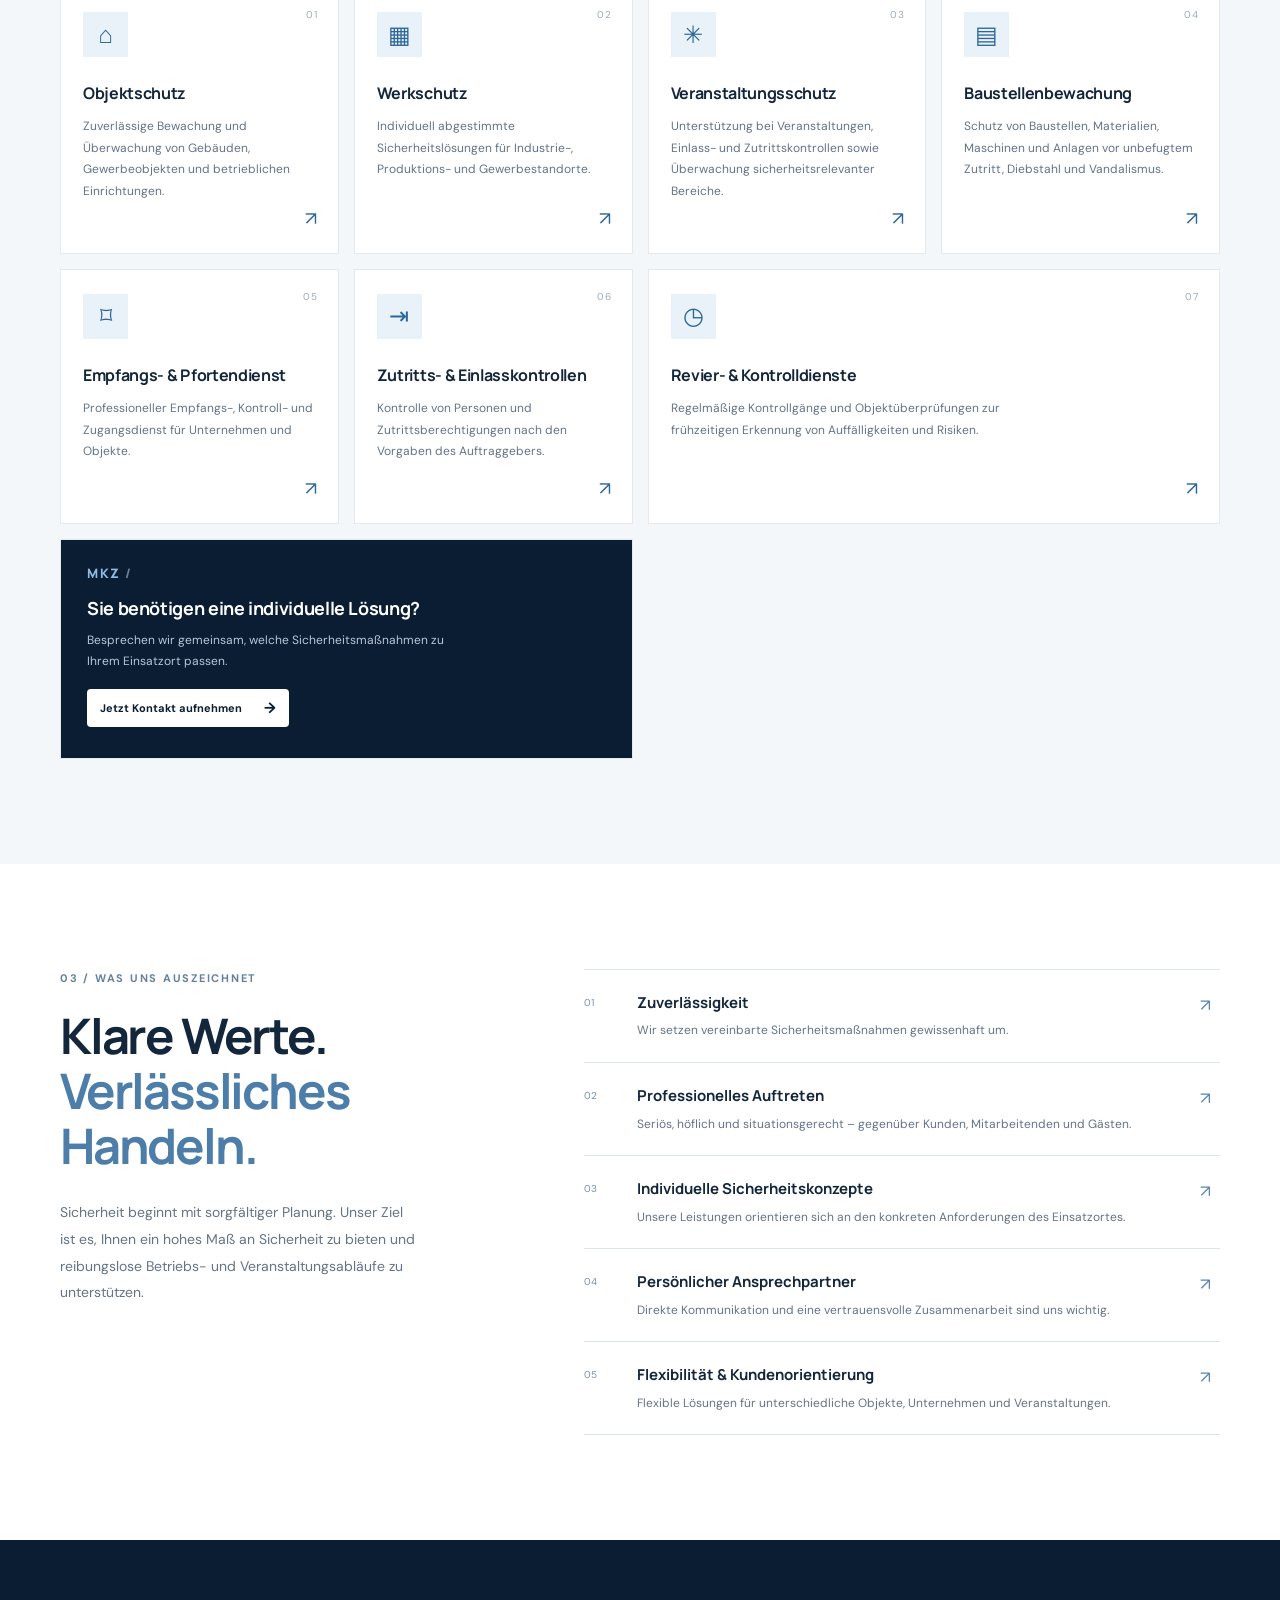
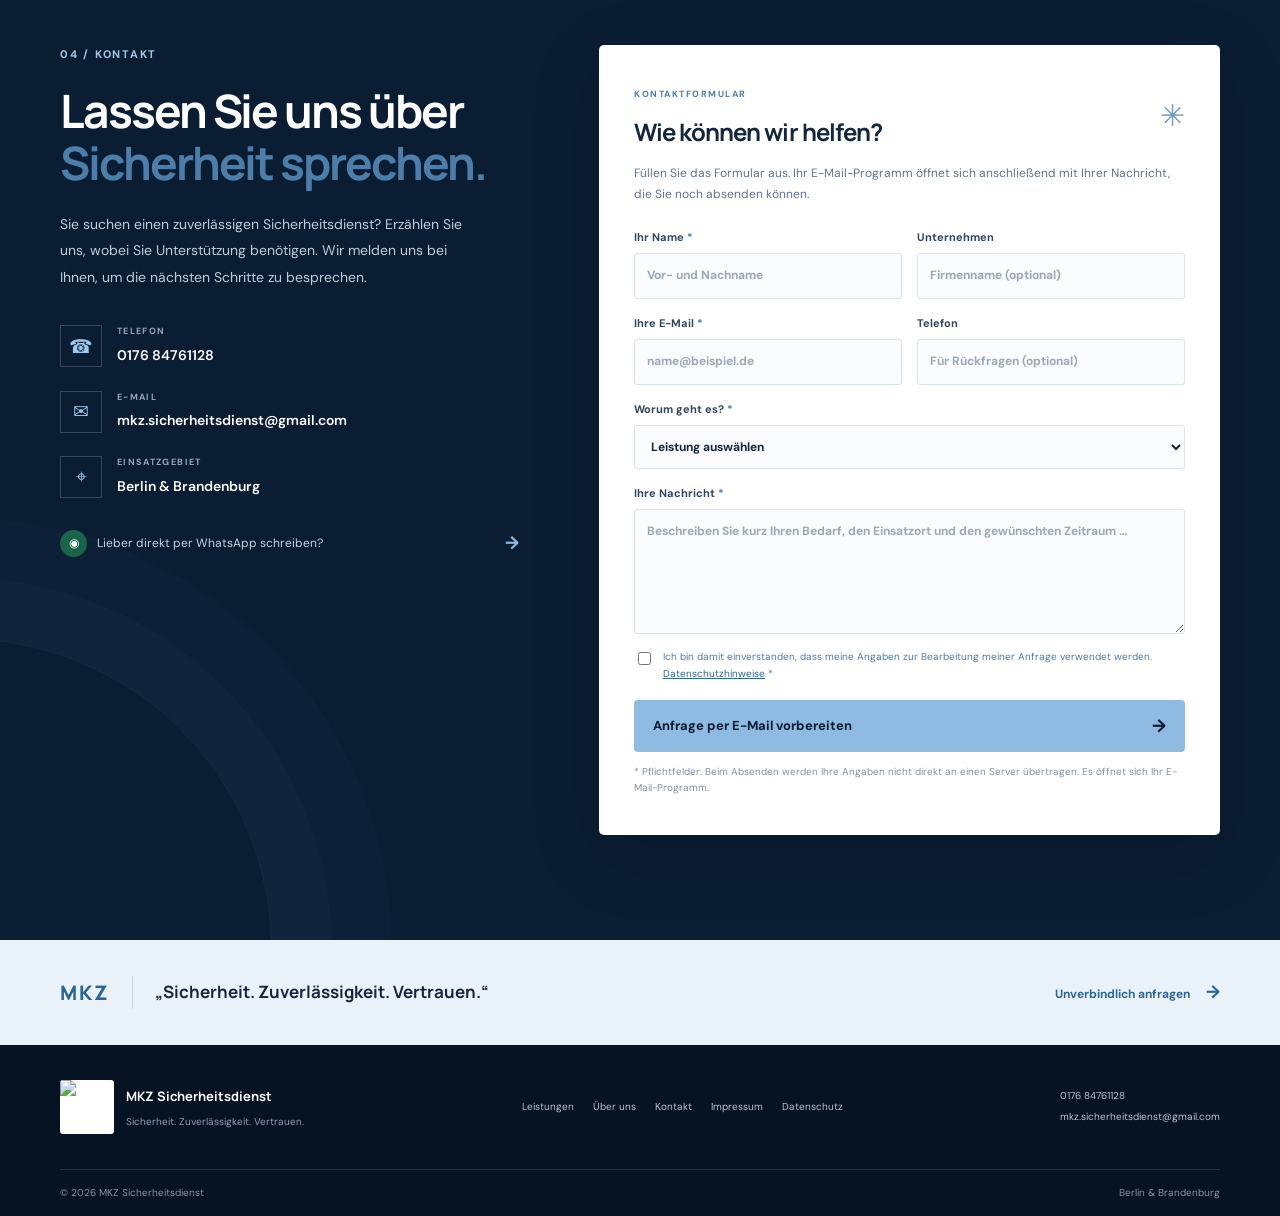
==== commit efc88edc: "Update logo image paths in index.html" ====
--- a/index.html
+++ b/index.html
@@ -6,7 +6,7 @@
   <meta name="theme-color" content="#0b1d33">
   <meta name="description" content="MKZ Sicherheitsdienst – professionelle Sicherheitsdienstleistungen für Unternehmen, Objekte, Baustellen und Veranstaltungen in Berlin & Brandenburg.">
   <title>MKZ Sicherheitsdienst | Sicherheit. Zuverlässigkeit. Vertrauen.</title>
-  <link rel="icon" href="assets/mkz-logo.jpg" type="image/jpeg">
+  <link rel="icon" href="mkz-logo.jpg" type="image/jpeg">
   <link rel="stylesheet" href="styles.css">
 </head>
 <body>
@@ -31,7 +31,7 @@
         </div>
         <div class="hero-visual" aria-label="MKZ Sicherheitsdienst">
           <div class="visual-orbit orbit-one"></div><div class="visual-orbit orbit-two"></div>
-          <div class="shield-card"><img src="assets/mkz-logo.jpg" alt="MKZ Logo mit Schild und Schloss"><div class="shield-caption"><span class="live-dot"></span> IHR PARTNER FÜR SICHERHEIT</div></div>
+          <div class="shield-card"><img src="mkz-logo.jpg" alt="MKZ Logo mit Schild und Schloss"><div class="shield-caption"><span class="live-dot"></span> IHR PARTNER FÜR SICHERHEIT</div></div>
           <div class="floating-tag tag-top"><span class="tag-symbol">⌖</span><span><strong>Berlin &amp; Brandenburg</strong><small>Unser Einsatzgebiet</small></span></div>
           <div class="floating-tag tag-bottom"><span class="tag-symbol tag-check">✓</span><span><strong>Individuelle Lösungen</strong><small>Auf Ihren Bedarf abgestimmt</small></span></div>
         </div>
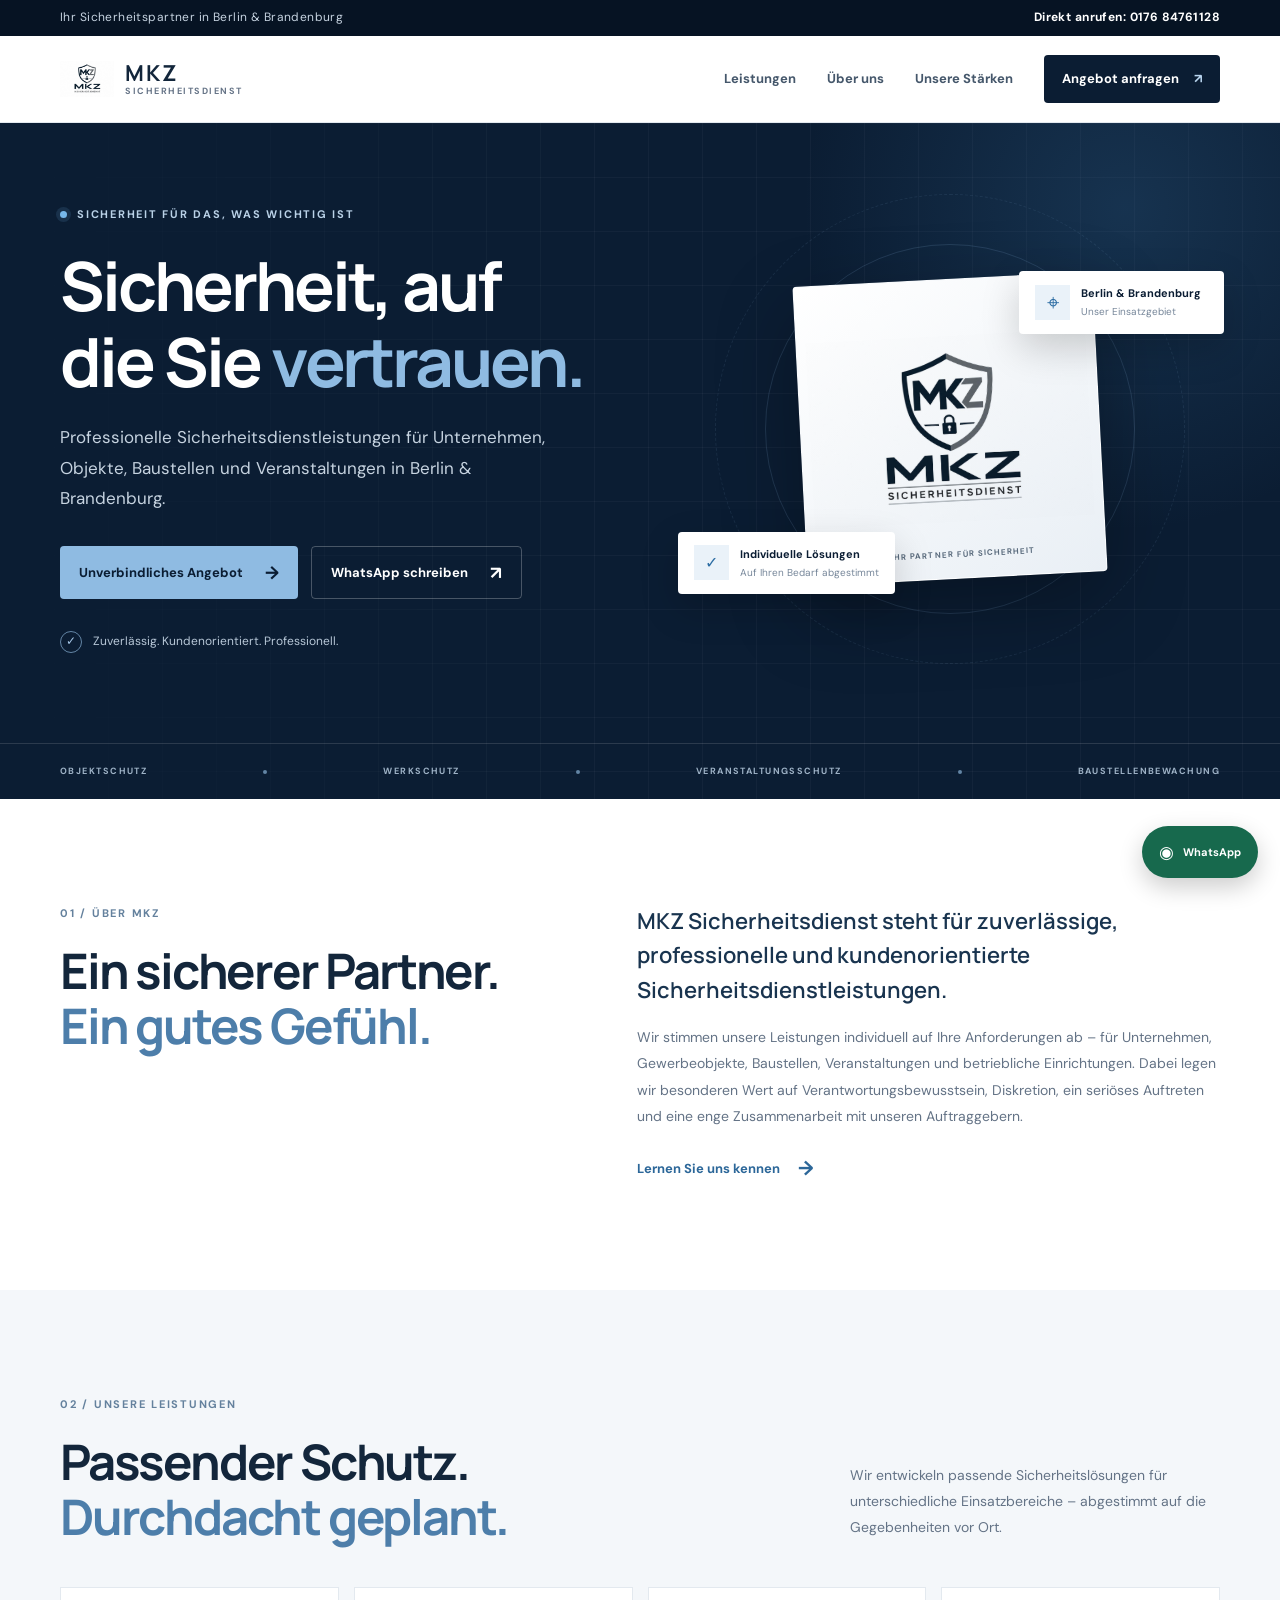
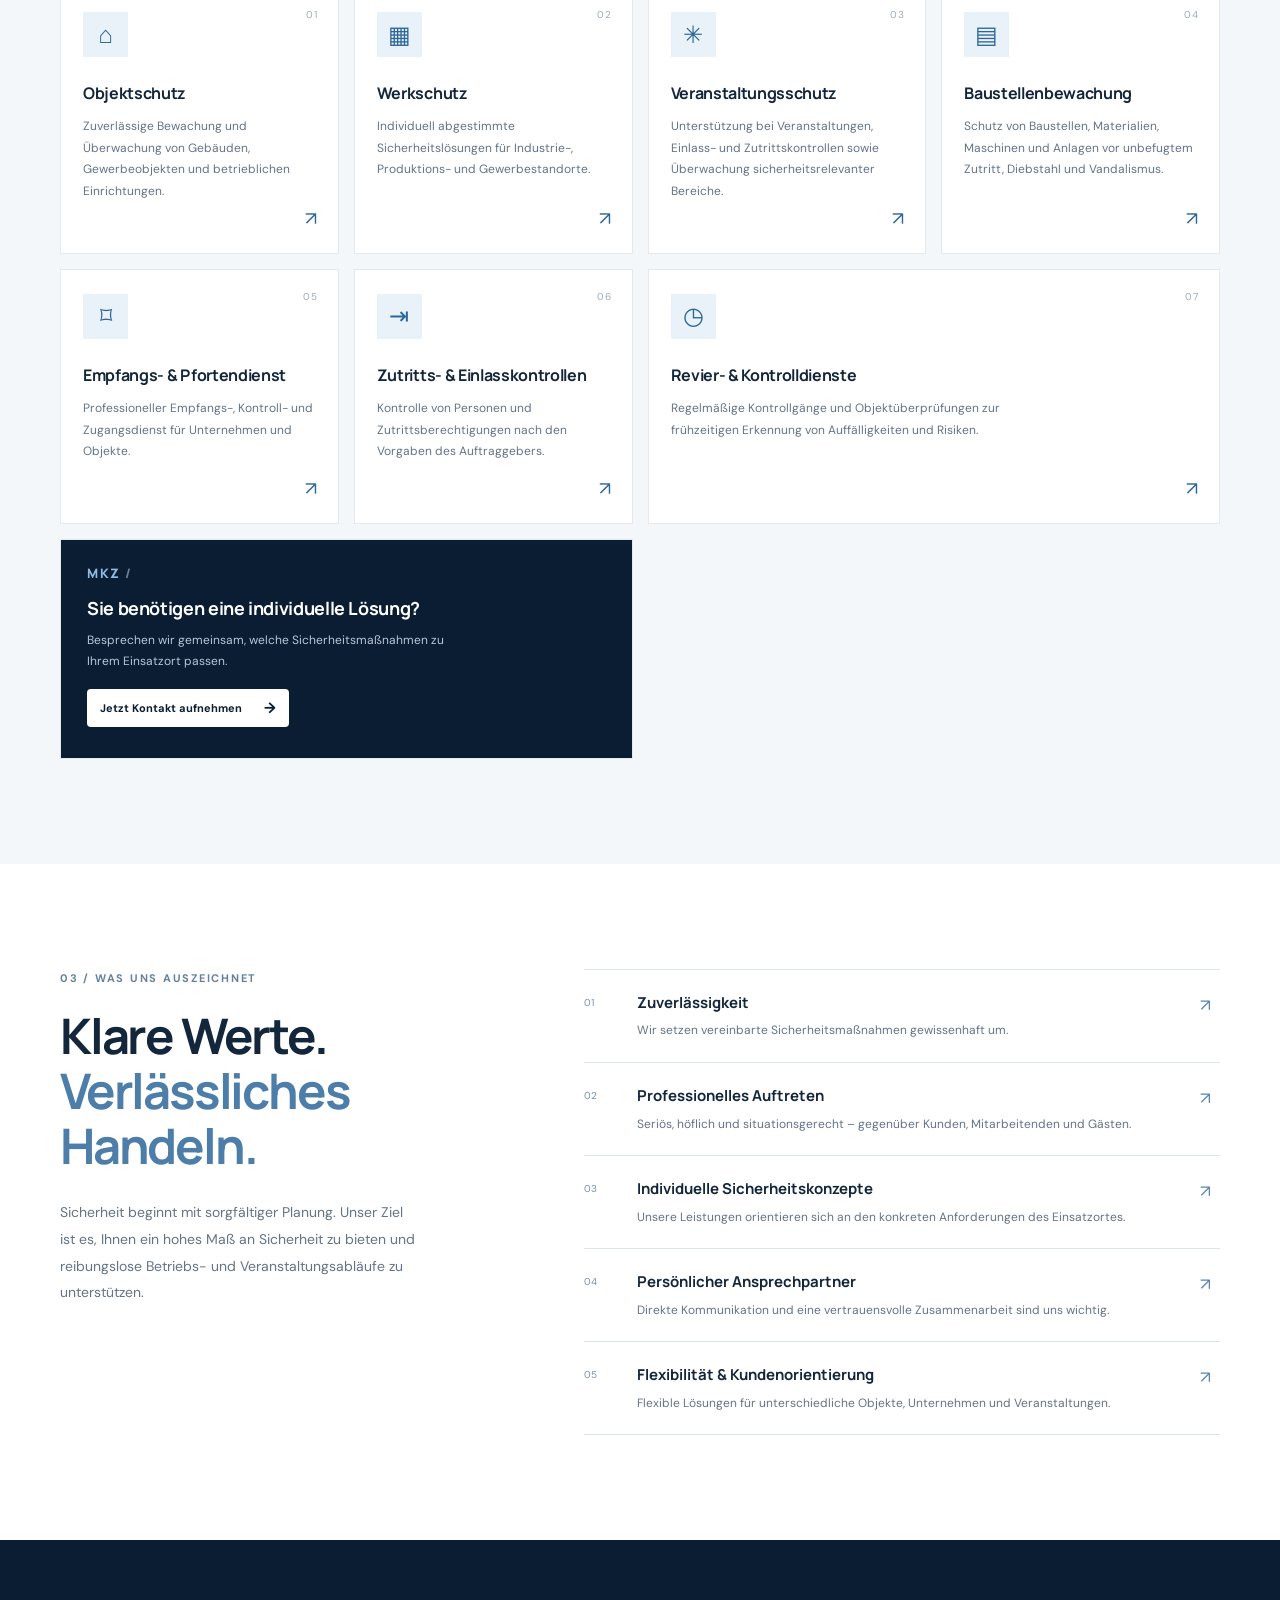
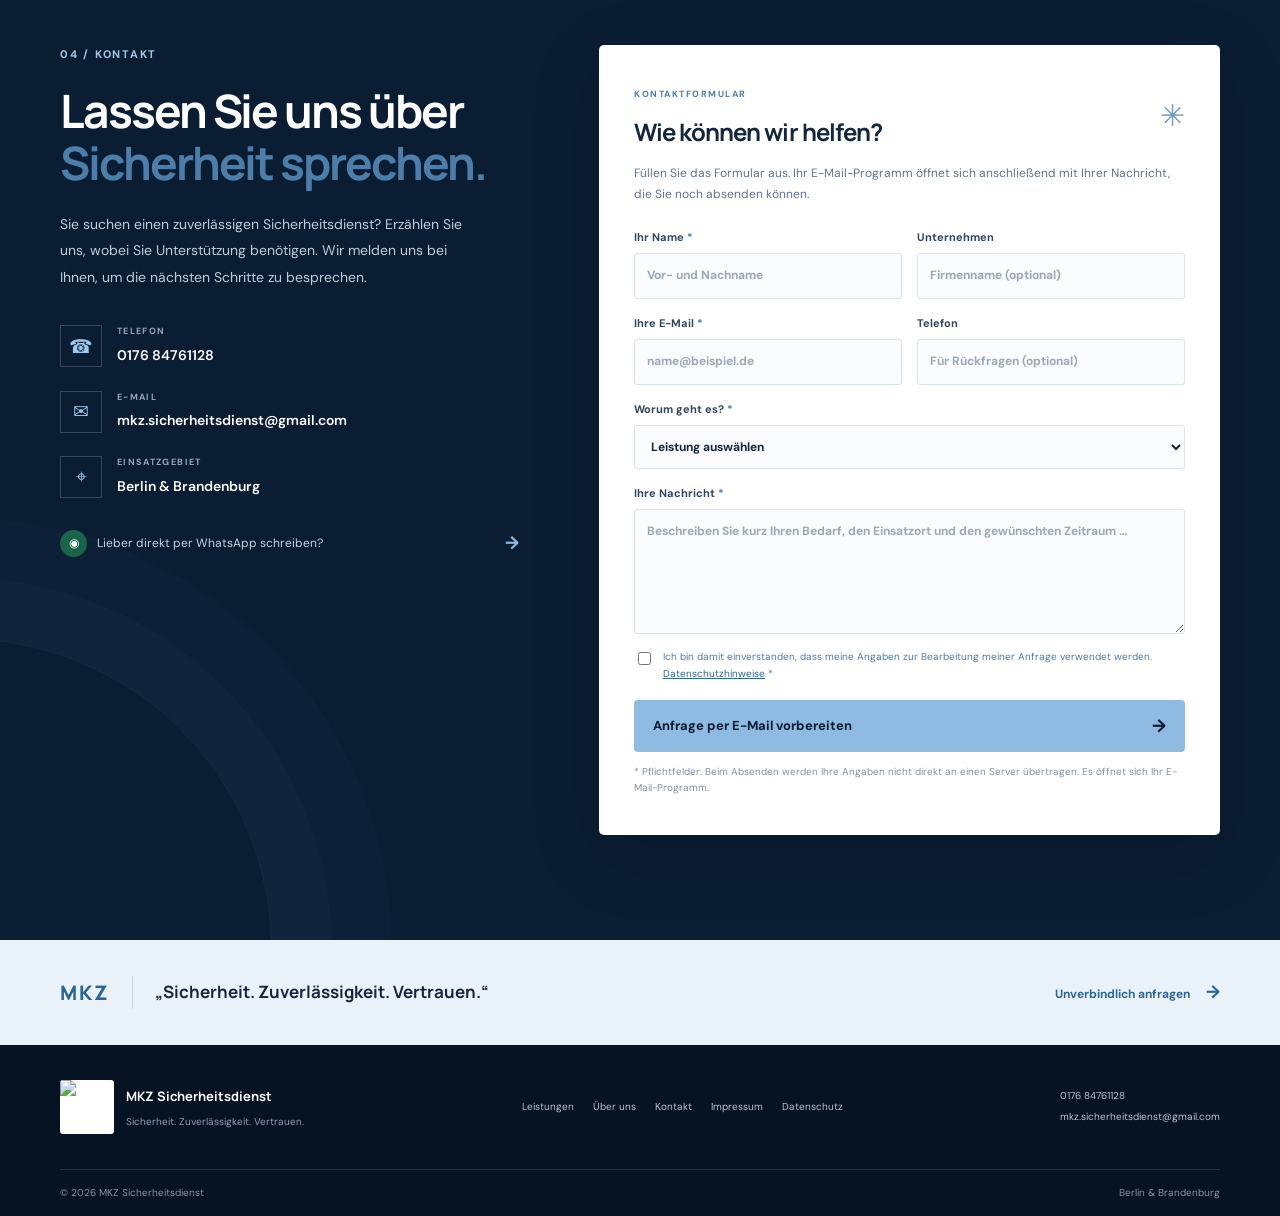
==== commit 9e4b66a3: "Update logo image source in index.html" ====
--- a/index.html
+++ b/index.html
@@ -13,7 +13,7 @@
   <div class="topline"><div class="container top-inner"><span>Ihr Sicherheitspartner in Berlin &amp; Brandenburg</span><a href="tel:+4917684761128">Direkt anrufen: 0176 84761128</a></div></div>
   <header class="site-header">
     <div class="container nav-wrap">
-      <a class="brand" href="#start" aria-label="MKZ Sicherheitsdienst – Startseite"><img src="assets/mkz-logo.jpg" alt="MKZ Sicherheitsdienst Logo"><span class="brand-copy"><strong>MKZ</strong><small>SICHERHEITSDIENST</small></span></a>
+      <a class="brand" href="#start" aria-label="MKZ Sicherheitsdienst – Startseite"><img src="mkz-logo.jpg" alt="MKZ Sicherheitsdienst Logo"><span class="brand-copy"><strong>MKZ</strong><small>SICHERHEITSDIENST</small></span></a>
       <button class="menu-toggle" aria-label="Menü öffnen" aria-expanded="false">☰</button>
       <nav class="nav-links" aria-label="Hauptnavigation"><a href="#leistungen">Leistungen</a><a href="#ueber-uns">Über uns</a><a href="#staerken">Unsere Stärken</a><a class="nav-cta" href="#kontakt">Angebot anfragen <span>↗</span></a></nav>
     </div>
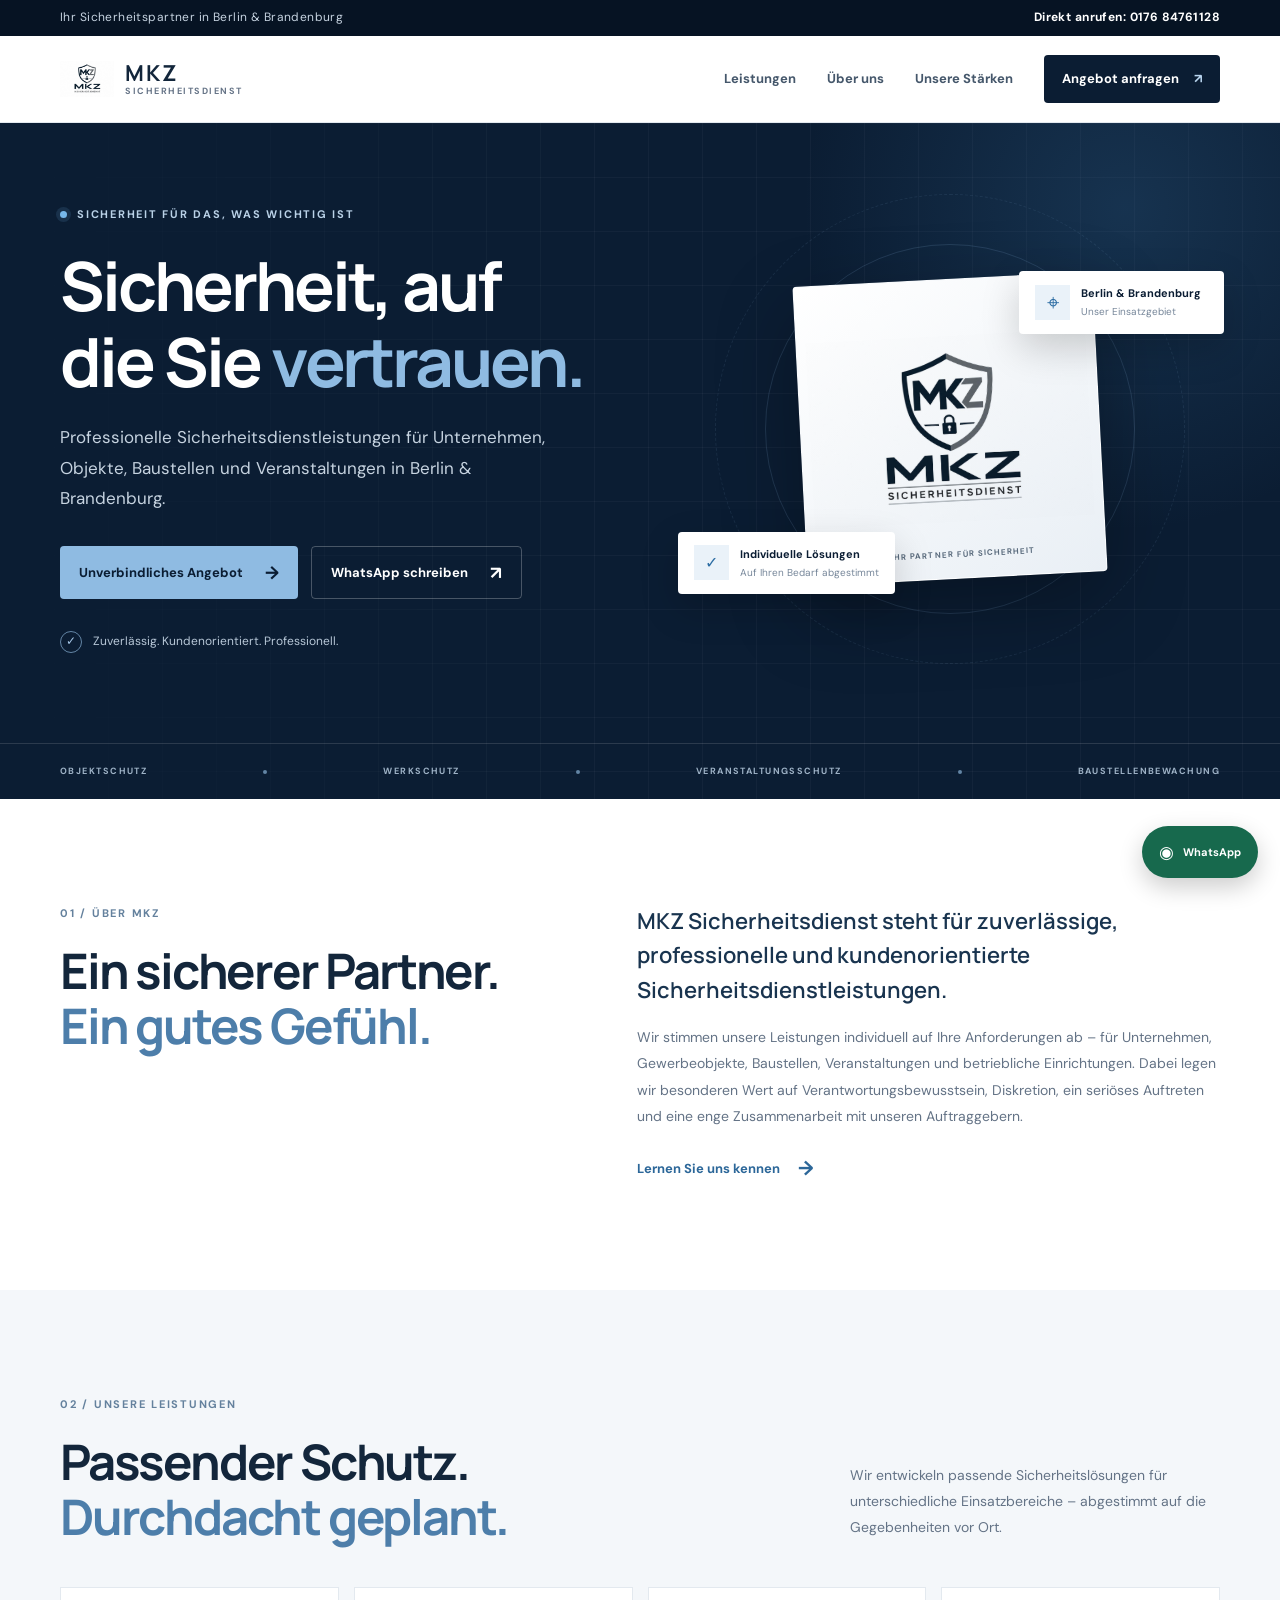
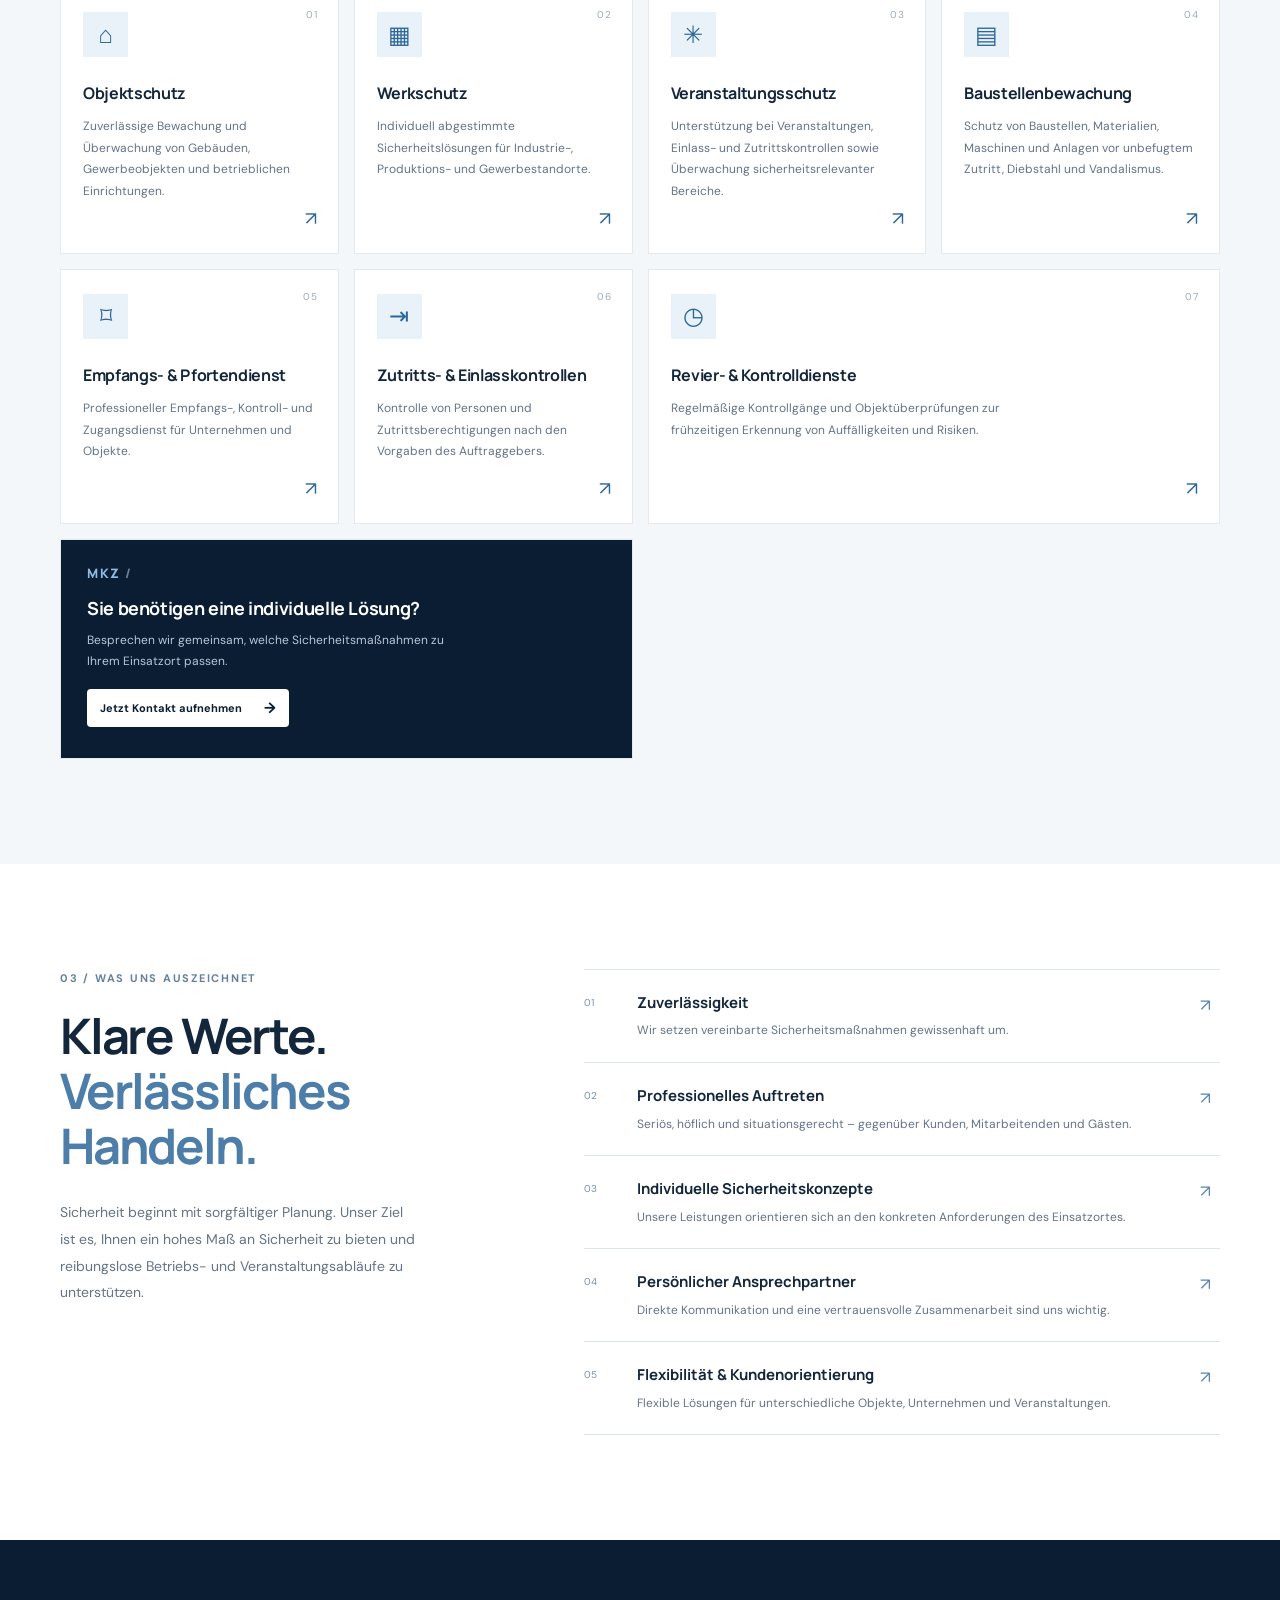
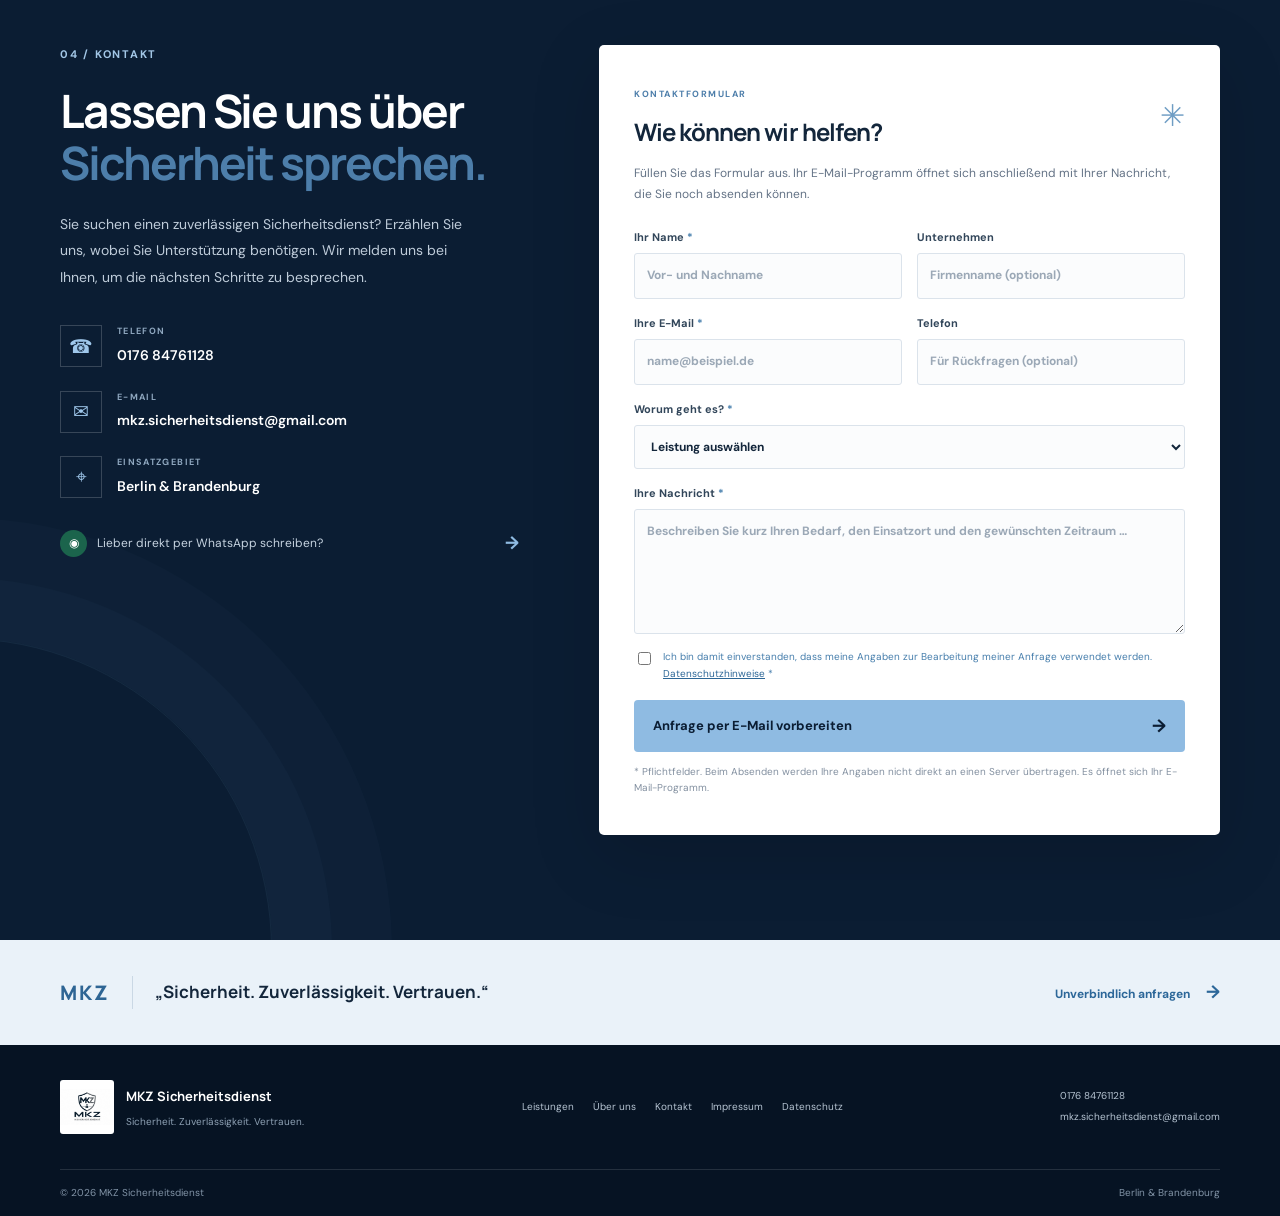
==== commit 2a353ec2: "Update footer logo source and structure" ====
--- a/index.html
+++ b/index.html
@@ -71,7 +71,7 @@
 
     <section class="closing-strip"><div class="container closing-inner"><div class="closing-emblem">MKZ</div><p>„Sicherheit. Zuverlässigkeit. Vertrauen.“</p><a href="#kontakt">Unverbindlich anfragen <span>→</span></a></div></section>
   </main>
-  <footer class="site-footer"><div class="container footer-main"><a class="footer-brand" href="#start"><img src="assets/mkz-logo.jpg" alt="MKZ Logo"><span><strong>MKZ Sicherheitsdienst</strong><small>Sicherheit. Zuverlässigkeit. Vertrauen.</small></span></a><div class="footer-links"><a href="#leistungen">Leistungen</a><a href="#ueber-uns">Über uns</a><a href="#kontakt">Kontakt</a><a href="impressum.html">Impressum</a><a href="datenschutz.html">Datenschutz</a></div><div class="footer-contact"><a href="tel:+4917684761128">0176 84761128</a><a href="mailto:mkz.sicherheitsdienst@gmail.com">mkz.sicherheitsdienst@gmail.com</a></div></div><div class="container footer-bottom"><span>© <span id="year"></span> MKZ Sicherheitsdienst</span><span>Berlin &amp; Brandenburg</span></div></footer>
+  <footer class="site-footer"><div class="container footer-main"><a class="footer-brand" href="#start"><img src="mkz-logo.jpg" alt="MKZ Logo"><span><strong>MKZ Sicherheitsdienst</strong><small>Sicherheit. Zuverlässigkeit. Vertrauen.</small></span></a><div class="footer-links"><a href="#leistungen">Leistungen</a><a href="#ueber-uns">Über uns</a><a href="#kontakt">Kontakt</a><a href="impressum.html">Impressum</a><a href="datenschutz.html">Datenschutz</a></div><div class="footer-contact"><a href="tel:+4917684761128">0176 84761128</a><a href="mailto:mkz.sicherheitsdienst@gmail.com">mkz.sicherheitsdienst@gmail.com</a></div></div><div class="container footer-bottom"><span>© <span id="year"></span> MKZ Sicherheitsdienst</span><span>Berlin &amp; Brandenburg</span></div></footer>
   <a class="floating-whatsapp" href="https://wa.me/4917684761128" target="_blank" rel="noopener" aria-label="MKZ per WhatsApp kontaktieren"><span>◉</span><small>WhatsApp</small></a>
   <script src="script.js"></script>
 </body>
